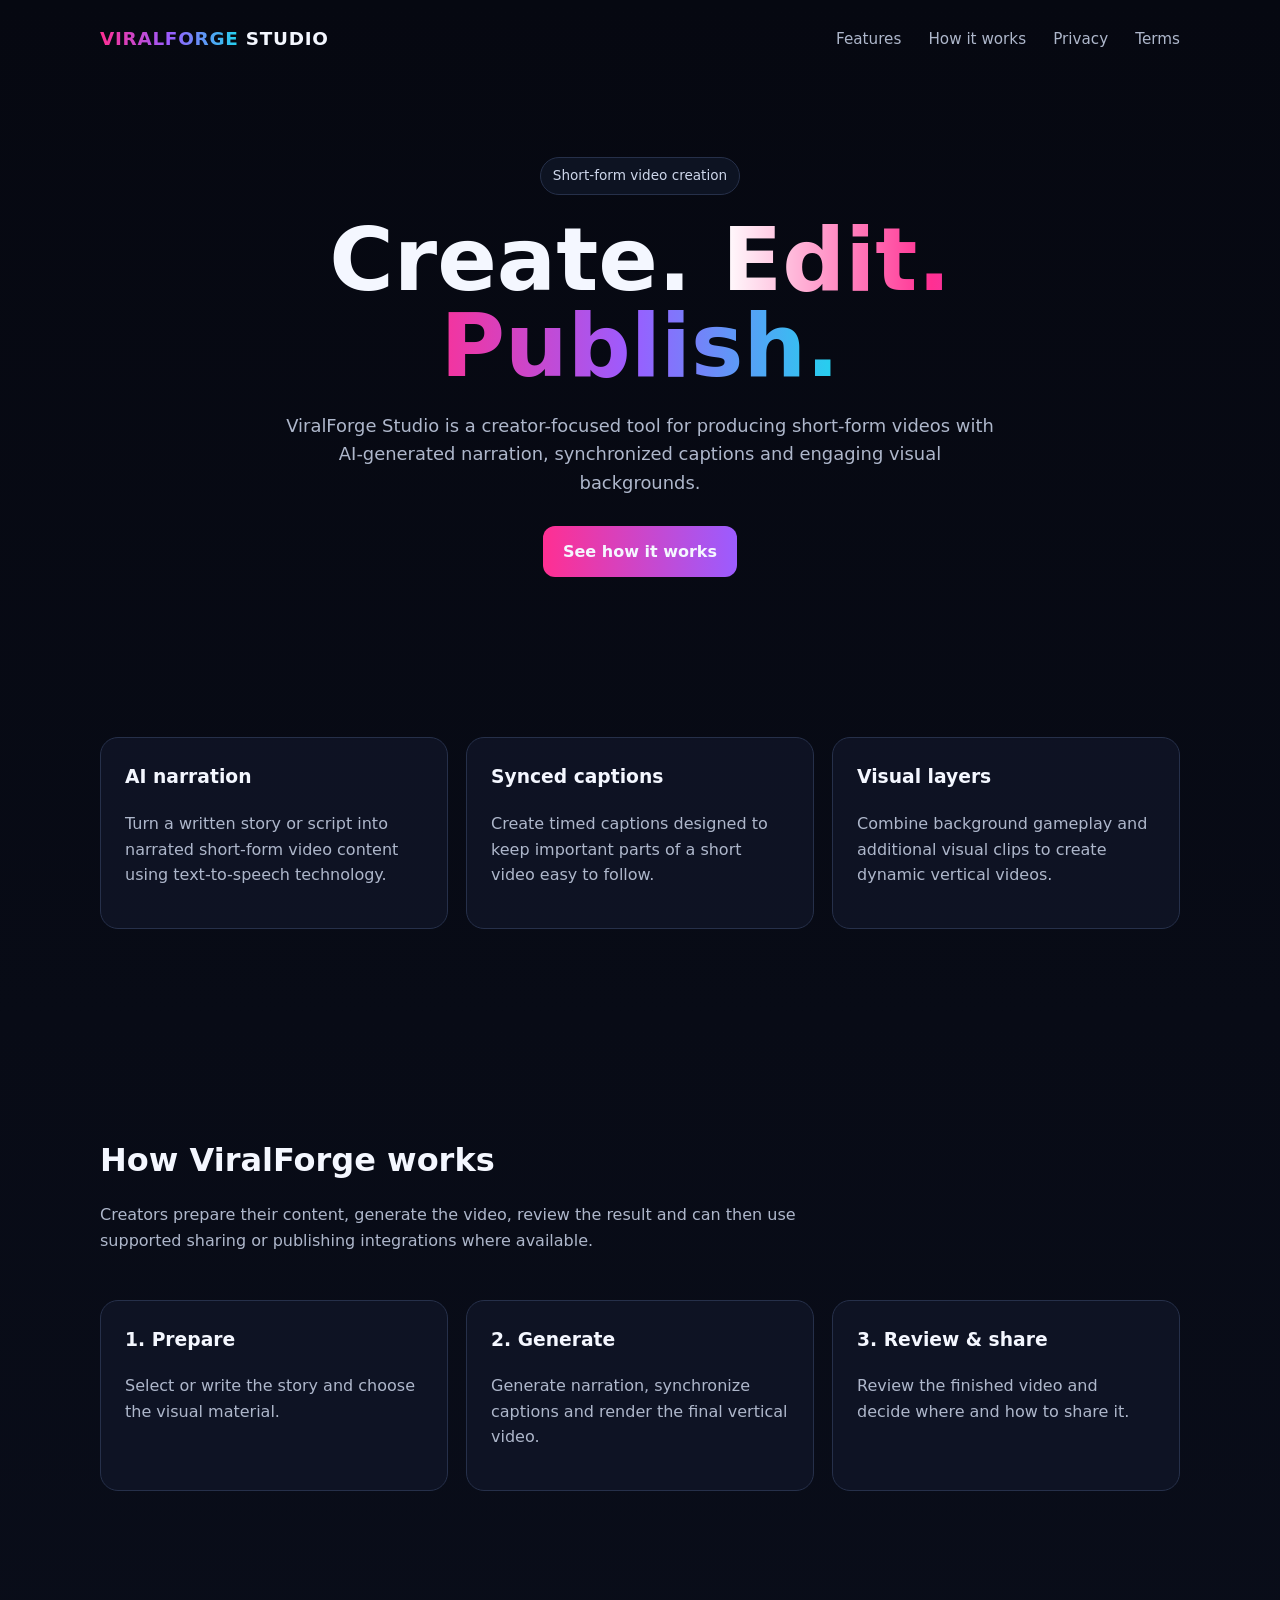
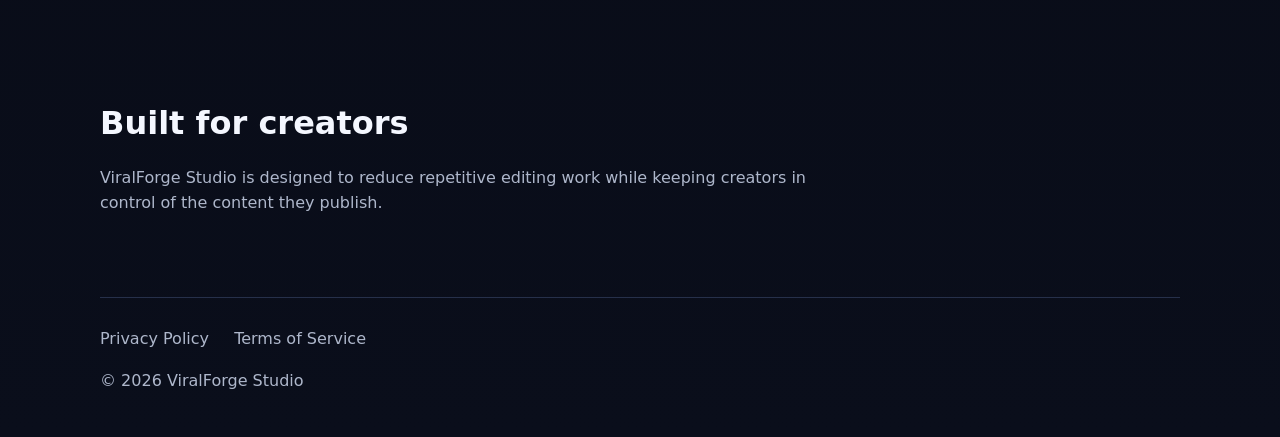
==== index.html @ 47f9cdbf "Add files via upload" ====
<!doctype html>
<html lang="en">
<head>
<meta charset="utf-8">
<meta name="viewport" content="width=device-width,initial-scale=1">
<title>ViralForge Studio</title>
<meta name="description" content="ViralForge Studio helps creators create short-form videos with AI narration, captions and visual content.">
<link rel="stylesheet" href="style.css">
</head>
<body>
<div class="container">
<nav>
  <div class="logo"><span>VIRALFORGE</span> STUDIO</div>
  <div>
    <a href="#features">Features</a>
    <a href="#workflow">How it works</a>
    <a href="privacy.html">Privacy</a>
    <a href="terms.html">Terms</a>
  </div>
</nav>

<main>
<section class="hero">
  <span class="badge">Short-form video creation</span>
  <h1>Create. <span class="gradient">Edit. Publish.</span></h1>
  <p class="lead">ViralForge Studio is a creator-focused tool for producing short-form videos with AI-generated narration, synchronized captions and engaging visual backgrounds.</p>
  <a class="cta" href="#workflow">See how it works</a>
</section>

<section id="features">
  <div class="grid">
    <article class="card">
      <h3>AI narration</h3>
      <p>Turn a written story or script into narrated short-form video content using text-to-speech technology.</p>
    </article>
    <article class="card">
      <h3>Synced captions</h3>
      <p>Create timed captions designed to keep important parts of a short video easy to follow.</p>
    </article>
    <article class="card">
      <h3>Visual layers</h3>
      <p>Combine background gameplay and additional visual clips to create dynamic vertical videos.</p>
    </article>
  </div>
</section>

<section id="workflow">
  <h2>How ViralForge works</h2>
  <p class="section-lead">Creators prepare their content, generate the video, review the result and can then use supported sharing or publishing integrations where available.</p>
  <div class="grid">
    <article class="card"><h3>1. Prepare</h3><p>Select or write the story and choose the visual material.</p></article>
    <article class="card"><h3>2. Generate</h3><p>Generate narration, synchronize captions and render the final vertical video.</p></article>
    <article class="card"><h3>3. Review & share</h3><p>Review the finished video and decide where and how to share it.</p></article>
  </div>
</section>

<section>
  <h2>Built for creators</h2>
  <p class="section-lead">ViralForge Studio is designed to reduce repetitive editing work while keeping creators in control of the content they publish.</p>
</section>
</main>

<footer>
  <div>
    <a href="privacy.html">Privacy Policy</a>
    <a href="terms.html">Terms of Service</a>
  </div>
  <p>© 2026 ViralForge Studio</p>
</footer>
</div>
</body>
</html>
---- style.css ----
:root{
  --bg:#070912;
  --panel:#101526;
  --text:#f4f7ff;
  --muted:#aeb7cb;
  --pink:#ff2f92;
  --cyan:#22d3ee;
  --line:#26304a;
}
*{box-sizing:border-box}
html{scroll-behavior:smooth}
body{
  margin:0;
  font-family:Inter,system-ui,-apple-system,BlinkMacSystemFont,"Segoe UI",sans-serif;
  background:linear-gradient(180deg,#060811 0%,#0a0e1b 100%);
  color:var(--text);
  line-height:1.6;
}
a{color:inherit}
.container{width:min(1080px,92%);margin:auto}
nav{
  display:flex;align-items:center;justify-content:space-between;
  padding:24px 0;
}
.logo{font-weight:900;letter-spacing:.04em;font-size:1.15rem}
.logo span{background:linear-gradient(90deg,var(--pink),#9b5cff,var(--cyan));-webkit-background-clip:text;background-clip:text;color:transparent}
nav a{text-decoration:none;color:var(--muted);margin-left:22px;font-size:.95rem}
.hero{padding:80px 0 95px;text-align:center}
.badge{
  display:inline-block;padding:7px 12px;border:1px solid var(--line);
  border-radius:999px;color:#cdd6ea;background:#0d1322;font-size:.85rem
}
h1{font-size:clamp(2.7rem,7vw,5.5rem);line-height:.98;margin:22px auto;max-width:850px}
.gradient{background:linear-gradient(90deg,#fff,var(--pink),#9b5cff,var(--cyan));-webkit-background-clip:text;background-clip:text;color:transparent}
.lead{max-width:720px;margin:0 auto;color:var(--muted);font-size:1.12rem}
.cta{
  display:inline-block;margin-top:28px;padding:13px 20px;border-radius:12px;
  background:linear-gradient(90deg,var(--pink),#9b5cff);
  text-decoration:none;font-weight:800
}
.grid{display:grid;grid-template-columns:repeat(3,1fr);gap:18px;padding:30px 0 80px}
.card{background:rgba(16,21,38,.85);border:1px solid var(--line);border-radius:18px;padding:24px}
.card h3{margin-top:0}
.card p{color:var(--muted)}
section{padding:35px 0 65px}
h2{font-size:2rem;margin-bottom:10px}
.section-lead{color:var(--muted);max-width:720px}
footer{border-top:1px solid var(--line);padding:28px 0;color:var(--muted)}
footer a{margin-right:20px;text-decoration:none}
.legal{max-width:820px;padding:55px 0 90px}
.legal h1{font-size:3rem;text-align:left;margin:0 0 25px}
.legal h2{font-size:1.35rem;margin-top:35px}
.notice{padding:15px 18px;border-left:3px solid var(--cyan);background:#0c1322;color:var(--muted);border-radius:8px}
@media(max-width:760px){
  .grid{grid-template-columns:1fr}
  nav{align-items:flex-start}
  nav div:last-child{display:none}
}
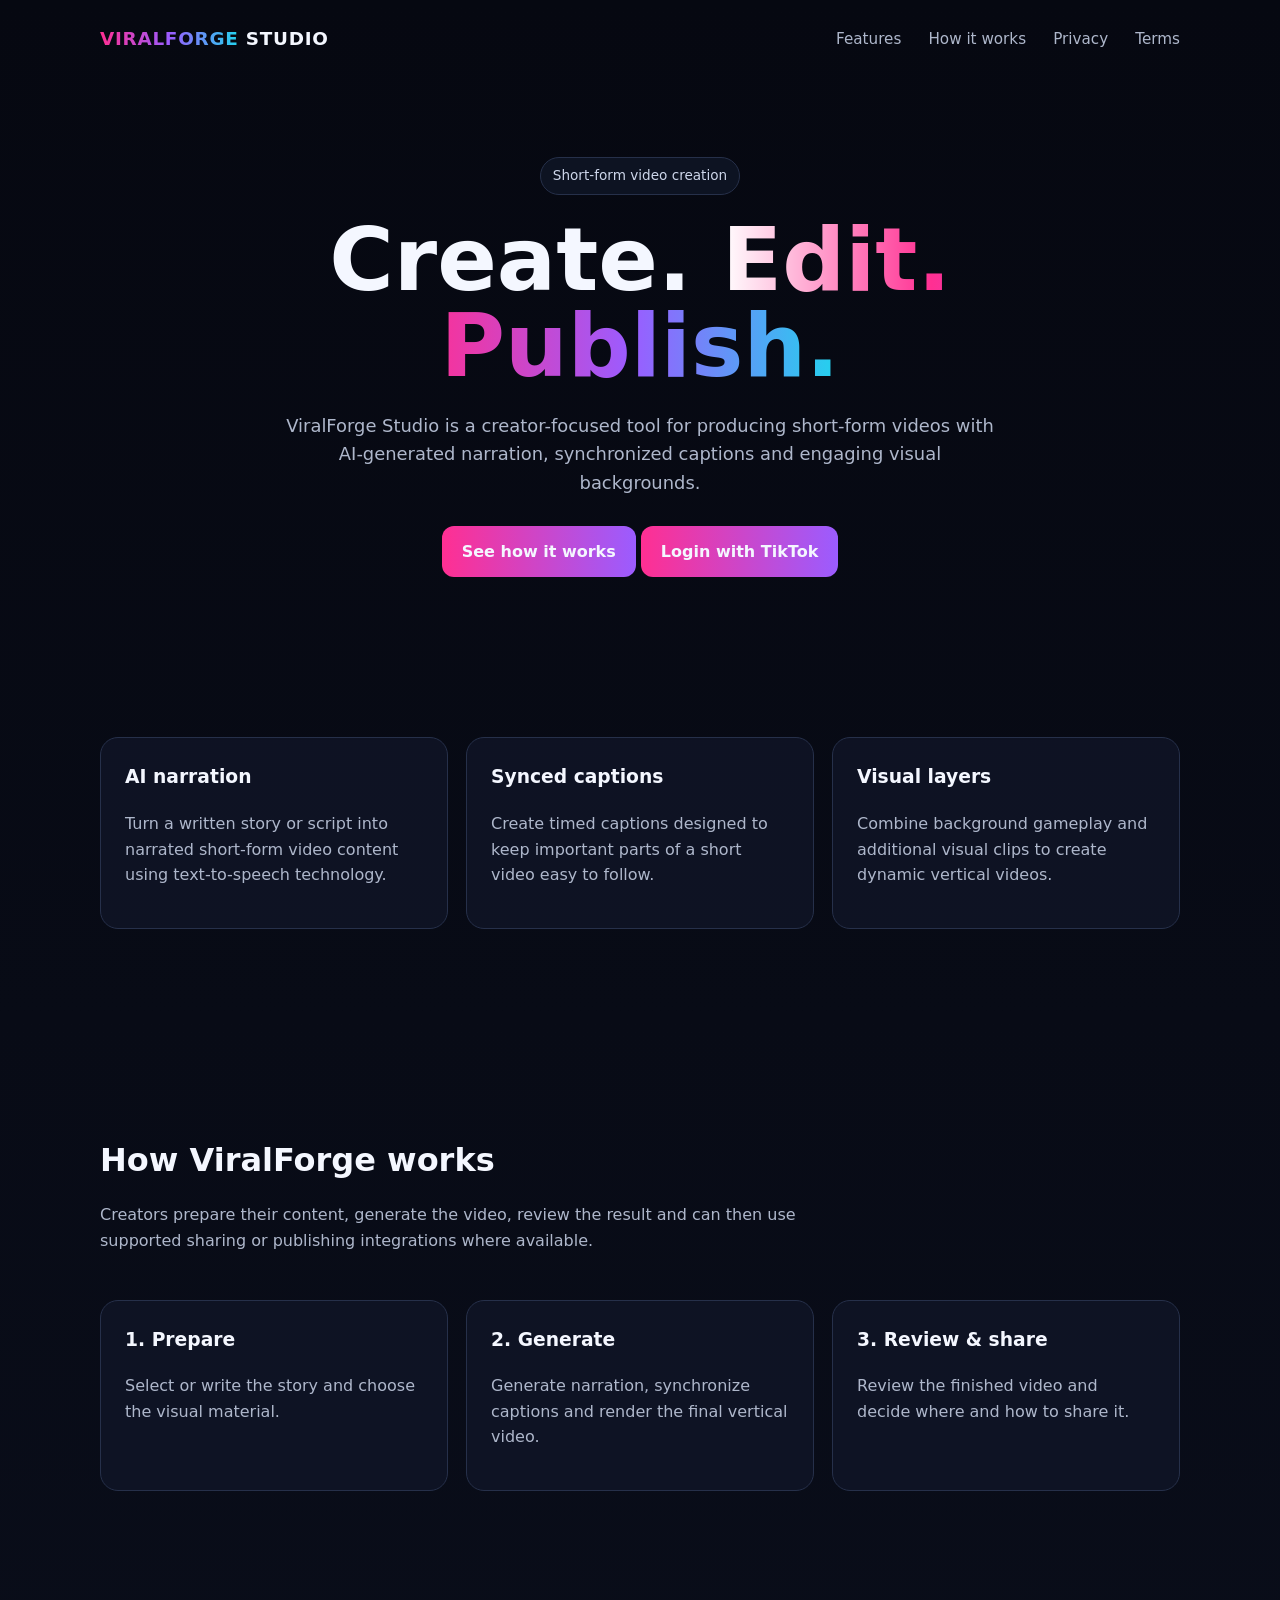
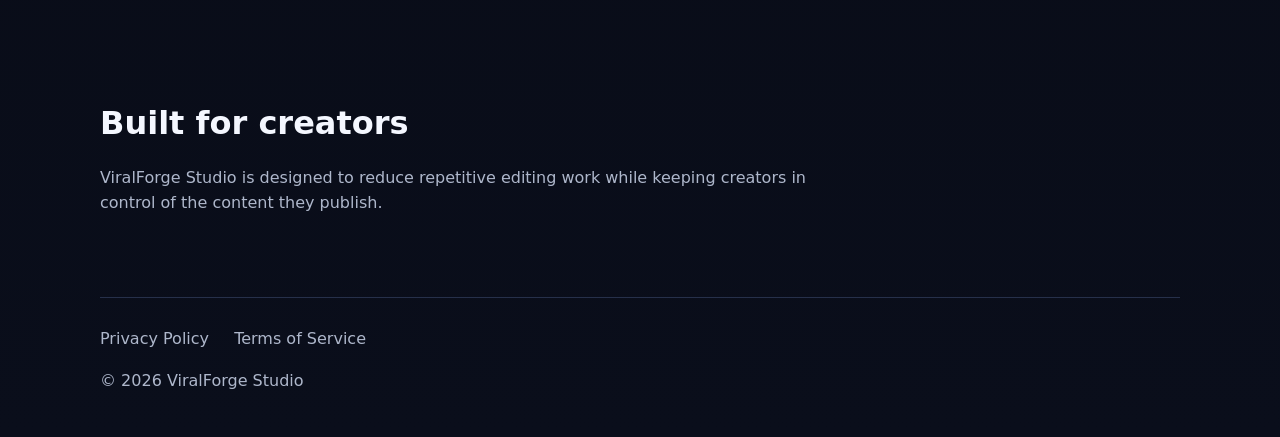
==== commit eb7fcce1: "Update index.html" ====
--- a/index.html
+++ b/index.html
@@ -26,6 +26,7 @@
   <h1>Create. <span class="gradient">Edit. Publish.</span></h1>
   <p class="lead">ViralForge Studio is a creator-focused tool for producing short-form videos with AI-generated narration, synchronized captions and engaging visual backgrounds.</p>
   <a class="cta" href="#workflow">See how it works</a>
+  <a class="cta" href="/api/tiktok/login">Login with TikTok</a>
 </section>
 
 <section id="features">
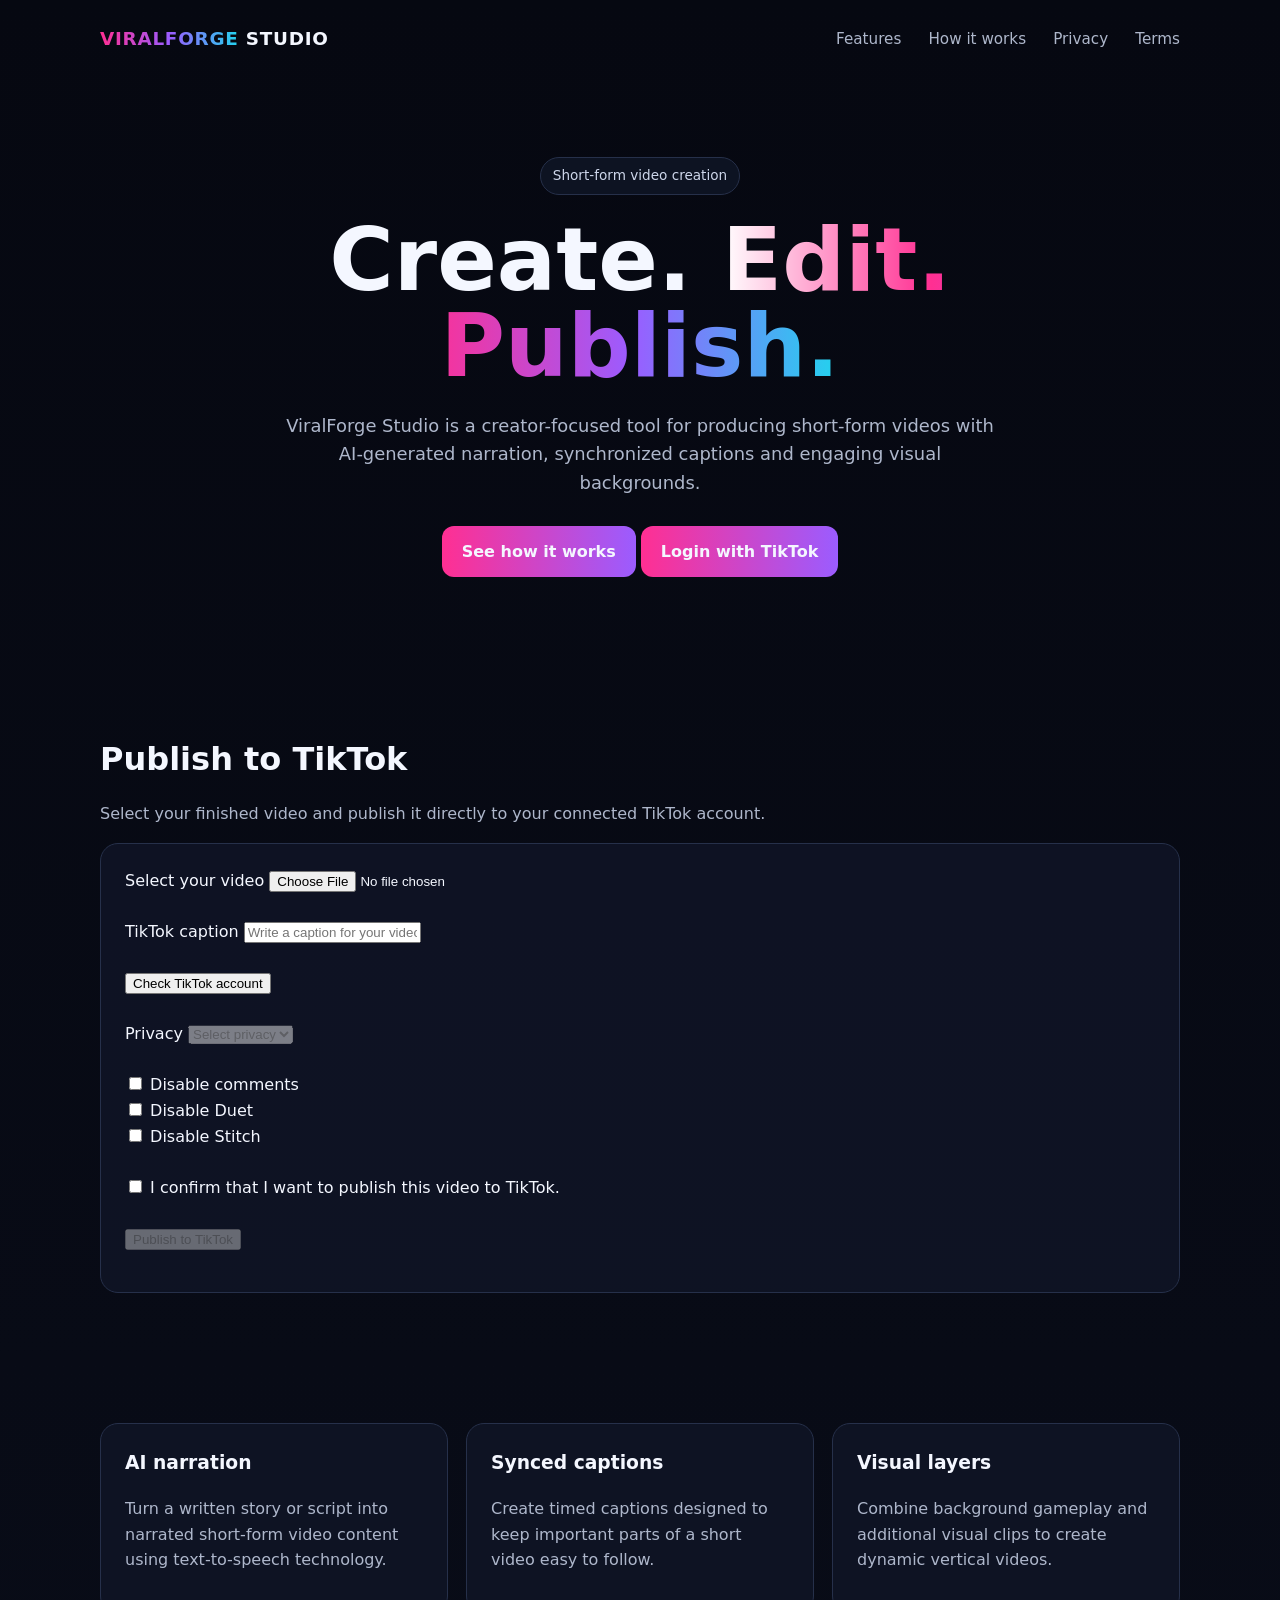
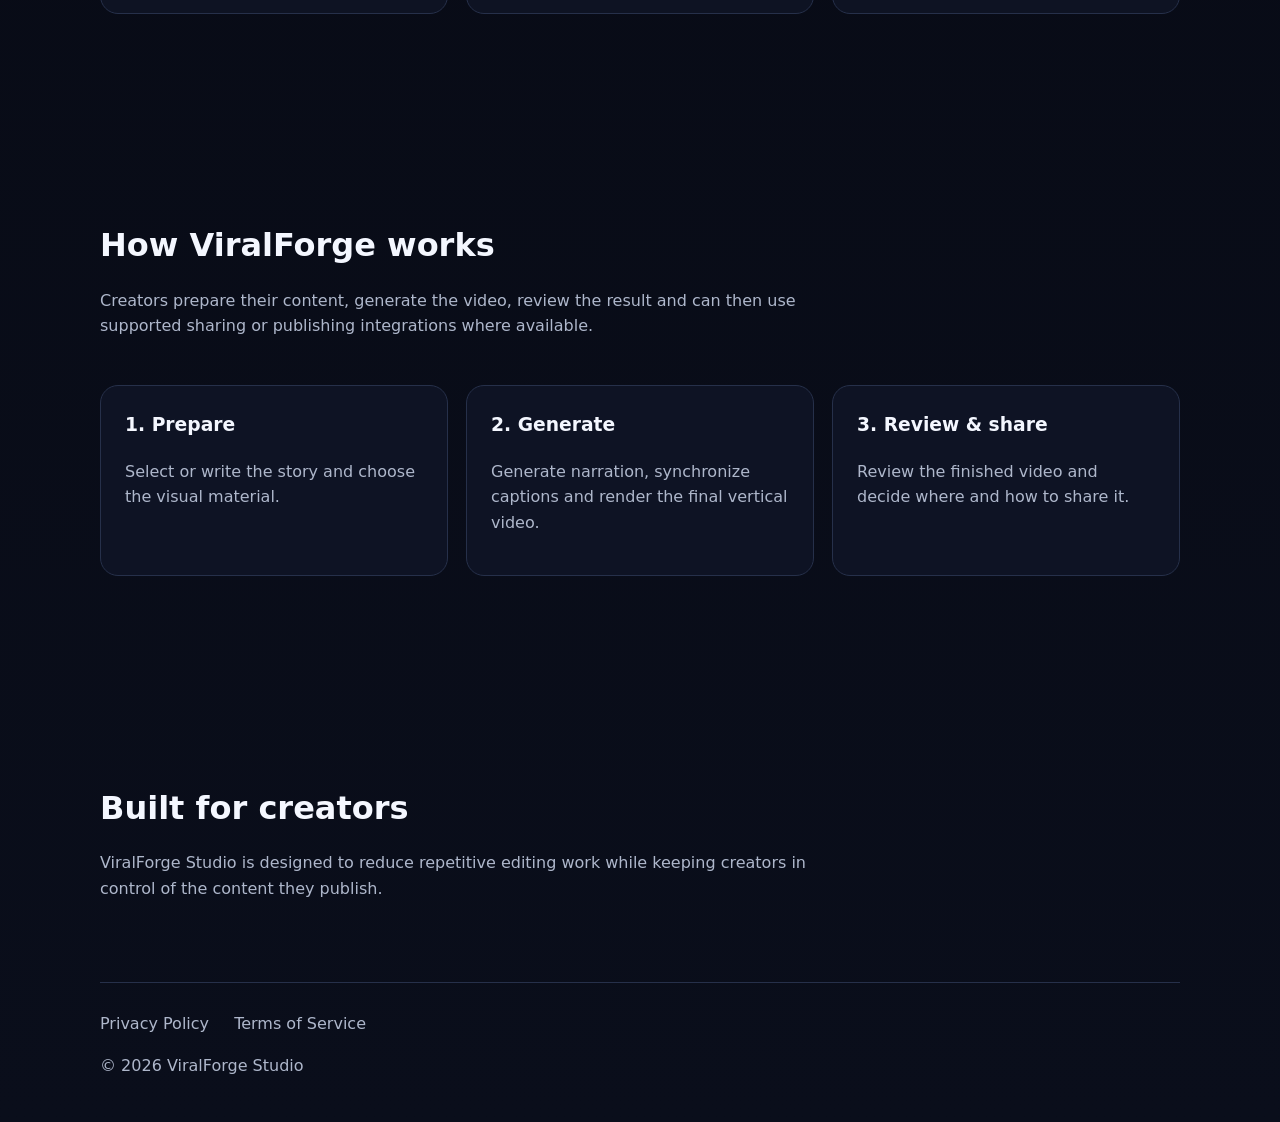
==== commit ad572da5: "Update index.html" ====
--- a/index.html
+++ b/index.html
@@ -1,74 +1,444 @@
-
 <!doctype html>
 <html lang="en">
 <head>
-<meta charset="utf-8">
-<meta name="viewport" content="width=device-width,initial-scale=1">
-<title>ViralForge Studio</title>
-<meta name="description" content="ViralForge Studio helps creators create short-form videos with AI narration, captions and visual content.">
-<link rel="stylesheet" href="style.css">
+  <meta charset="utf-8">
+  <meta name="viewport" content="width=device-width,initial-scale=1">
+  <title>ViralForge Studio</title>
+  <meta name="description" content="ViralForge Studio helps creators create short-form videos with AI narration, captions and visual content.">
+  <link rel="stylesheet" href="style.css">
 </head>
+
 <body>
 <div class="container">
-<nav>
-  <div class="logo"><span>VIRALFORGE</span> STUDIO</div>
-  <div>
-    <a href="#features">Features</a>
-    <a href="#workflow">How it works</a>
-    <a href="privacy.html">Privacy</a>
-    <a href="terms.html">Terms</a>
-  </div>
-</nav>
-
-<main>
-<section class="hero">
-  <span class="badge">Short-form video creation</span>
-  <h1>Create. <span class="gradient">Edit. Publish.</span></h1>
-  <p class="lead">ViralForge Studio is a creator-focused tool for producing short-form videos with AI-generated narration, synchronized captions and engaging visual backgrounds.</p>
-  <a class="cta" href="#workflow">See how it works</a>
-  <a class="cta" href="/api/tiktok/login">Login with TikTok</a>
-</section>
-
-<section id="features">
-  <div class="grid">
-    <article class="card">
-      <h3>AI narration</h3>
-      <p>Turn a written story or script into narrated short-form video content using text-to-speech technology.</p>
-    </article>
-    <article class="card">
-      <h3>Synced captions</h3>
-      <p>Create timed captions designed to keep important parts of a short video easy to follow.</p>
-    </article>
-    <article class="card">
-      <h3>Visual layers</h3>
-      <p>Combine background gameplay and additional visual clips to create dynamic vertical videos.</p>
-    </article>
-  </div>
-</section>
-
-<section id="workflow">
-  <h2>How ViralForge works</h2>
-  <p class="section-lead">Creators prepare their content, generate the video, review the result and can then use supported sharing or publishing integrations where available.</p>
-  <div class="grid">
-    <article class="card"><h3>1. Prepare</h3><p>Select or write the story and choose the visual material.</p></article>
-    <article class="card"><h3>2. Generate</h3><p>Generate narration, synchronize captions and render the final vertical video.</p></article>
-    <article class="card"><h3>3. Review & share</h3><p>Review the finished video and decide where and how to share it.</p></article>
-  </div>
-</section>
-
-<section>
-  <h2>Built for creators</h2>
-  <p class="section-lead">ViralForge Studio is designed to reduce repetitive editing work while keeping creators in control of the content they publish.</p>
-</section>
-</main>
-
-<footer>
-  <div>
-    <a href="privacy.html">Privacy Policy</a>
-    <a href="terms.html">Terms of Service</a>
-  </div>
-  <p>© 2026 ViralForge Studio</p>
-</footer>
+
+  <nav>
+    <div class="logo"><span>VIRALFORGE</span> STUDIO</div>
+    <div>
+      <a href="#features">Features</a>
+      <a href="#workflow">How it works</a>
+      <a href="privacy.html">Privacy</a>
+      <a href="terms.html">Terms</a>
+    </div>
+  </nav>
+
+  <main>
+
+    <section class="hero">
+      <span class="badge">Short-form video creation</span>
+
+      <h1>
+        Create.
+        <span class="gradient">Edit. Publish.</span>
+      </h1>
+
+      <p class="lead">
+        ViralForge Studio is a creator-focused tool for producing short-form
+        videos with AI-generated narration, synchronized captions and engaging
+        visual backgrounds.
+      </p>
+
+      <a class="cta" href="#workflow">See how it works</a>
+
+      <a class="cta" href="/api/tiktok/login">
+        Login with TikTok
+      </a>
+    </section>
+
+
+    <section id="tiktok-publish">
+
+      <h2>Publish to TikTok</h2>
+
+      <p class="section-lead">
+        Select your finished video and publish it directly to your connected
+        TikTok account.
+      </p>
+
+      <div class="card">
+
+        <label for="videoFile">
+          Select your video
+        </label>
+
+        <input
+          id="videoFile"
+          type="file"
+          accept="video/mp4,video/quicktime,video/webm"
+        >
+
+        <br><br>
+
+        <label for="videoTitle">
+          TikTok caption
+        </label>
+
+        <input
+          id="videoTitle"
+          type="text"
+          maxlength="2200"
+          placeholder="Write a caption for your video..."
+        >
+
+        <br><br>
+
+        <button id="loadCreator">
+          Check TikTok account
+        </button>
+
+        <div id="creatorInfo"></div>
+
+        <br>
+
+        <label for="privacyLevel">
+          Privacy
+        </label>
+
+        <select id="privacyLevel" disabled>
+          <option value="">Select privacy</option>
+        </select>
+
+        <br><br>
+
+        <label>
+          <input id="disableComment" type="checkbox">
+          Disable comments
+        </label>
+
+        <br>
+
+        <label>
+          <input id="disableDuet" type="checkbox">
+          Disable Duet
+        </label>
+
+        <br>
+
+        <label>
+          <input id="disableStitch" type="checkbox">
+          Disable Stitch
+        </label>
+
+        <br><br>
+
+        <label>
+          <input id="consent" type="checkbox">
+          I confirm that I want to publish this video to TikTok.
+        </label>
+
+        <br><br>
+
+        <button id="publishButton" disabled>
+          Publish to TikTok
+        </button>
+
+        <p id="status"></p>
+
+      </div>
+
+    </section>
+
+
+    <section id="features">
+
+      <div class="grid">
+
+        <article class="card">
+          <h3>AI narration</h3>
+          <p>
+            Turn a written story or script into narrated short-form video
+            content using text-to-speech technology.
+          </p>
+        </article>
+
+        <article class="card">
+          <h3>Synced captions</h3>
+          <p>
+            Create timed captions designed to keep important parts of a short
+            video easy to follow.
+          </p>
+        </article>
+
+        <article class="card">
+          <h3>Visual layers</h3>
+          <p>
+            Combine background gameplay and additional visual clips to create
+            dynamic vertical videos.
+          </p>
+        </article>
+
+      </div>
+
+    </section>
+
+
+    <section id="workflow">
+
+      <h2>How ViralForge works</h2>
+
+      <p class="section-lead">
+        Creators prepare their content, generate the video, review the result
+        and can then use supported sharing or publishing integrations where
+        available.
+      </p>
+
+      <div class="grid">
+
+        <article class="card">
+          <h3>1. Prepare</h3>
+          <p>
+            Select or write the story and choose the visual material.
+          </p>
+        </article>
+
+        <article class="card">
+          <h3>2. Generate</h3>
+          <p>
+            Generate narration, synchronize captions and render the final
+            vertical video.
+          </p>
+        </article>
+
+        <article class="card">
+          <h3>3. Review & share</h3>
+          <p>
+            Review the finished video and decide where and how to share it.
+          </p>
+        </article>
+
+      </div>
+
+    </section>
+
+
+    <section>
+
+      <h2>Built for creators</h2>
+
+      <p class="section-lead">
+        ViralForge Studio is designed to reduce repetitive editing work while
+        keeping creators in control of the content they publish.
+      </p>
+
+    </section>
+
+  </main>
+
+
+  <footer>
+
+    <div>
+      <a href="privacy.html">Privacy Policy</a>
+      <a href="terms.html">Terms of Service</a>
+    </div>
+
+    <p>© 2026 ViralForge Studio</p>
+
+  </footer>
+
 </div>
+
+
+<script>
+
+const videoFile = document.getElementById("videoFile");
+const videoTitle = document.getElementById("videoTitle");
+const loadCreator = document.getElementById("loadCreator");
+const creatorInfo = document.getElementById("creatorInfo");
+const privacyLevel = document.getElementById("privacyLevel");
+
+const disableComment = document.getElementById("disableComment");
+const disableDuet = document.getElementById("disableDuet");
+const disableStitch = document.getElementById("disableStitch");
+
+const consent = document.getElementById("consent");
+const publishButton = document.getElementById("publishButton");
+const status = document.getElementById("status");
+
+
+let creatorData = null;
+
+
+loadCreator.addEventListener("click", async () => {
+
+  status.textContent = "Checking TikTok account...";
+  creatorInfo.textContent = "";
+
+  try {
+
+    const response = await fetch("/api/tiktok/creator");
+
+    const data = await response.json();
+
+    if (!response.ok || !data.success) {
+      throw new Error(data.message || data.error || "Unable to load TikTok account");
+    }
+
+    creatorData = data.creator;
+
+    creatorInfo.innerHTML = `
+      <p>
+        Connected account:
+        <strong>${creatorData.creator_nickname}</strong>
+      </p>
+    `;
+
+    privacyLevel.innerHTML =
+      `<option value="">Select privacy</option>`;
+
+    creatorData.privacy_level_options.forEach(option => {
+
+      const item = document.createElement("option");
+
+      item.value = option;
+      item.textContent = option;
+
+      privacyLevel.appendChild(item);
+
+    });
+
+    privacyLevel.disabled = false;
+
+    status.textContent = "TikTok account loaded.";
+
+    updatePublishButton();
+
+  } catch (error) {
+
+    status.textContent = error.message;
+
+  }
+
+});
+
+
+function updatePublishButton() {
+
+  publishButton.disabled = !(
+    videoFile.files.length > 0 &&
+    creatorData &&
+    privacyLevel.value &&
+    consent.checked
+  );
+
+}
+
+
+videoFile.addEventListener("change", updatePublishButton);
+
+privacyLevel.addEventListener("change", updatePublishButton);
+
+consent.addEventListener("change", updatePublishButton);
+
+
+publishButton.addEventListener("click", async () => {
+
+  const file = videoFile.files[0];
+
+  if (!file) {
+    status.textContent = "Select a video first.";
+    return;
+  }
+
+  publishButton.disabled = true;
+
+  status.textContent = "Preparing TikTok upload...";
+
+  try {
+
+    const initResponse = await fetch("/api/tiktok/publish", {
+
+      method: "POST",
+
+      headers: {
+        "Content-Type": "application/json"
+      },
+
+      body: JSON.stringify({
+
+        video_size: file.size,
+
+        title: videoTitle.value,
+
+        privacy_level: privacyLevel.value,
+
+        disable_duet: disableDuet.checked,
+
+        disable_comment: disableComment.checked,
+
+        disable_stitch: disableStitch.checked
+
+      })
+
+    });
+
+
+    const initData = await initResponse.json();
+
+
+    if (!initResponse.ok || !initData.success) {
+
+      throw new Error(
+        initData.message ||
+        initData.error ||
+        "TikTok upload initialization failed"
+      );
+
+    }
+
+
+    const uploadUrl = initData.upload_url;
+
+    const publishId = initData.publish_id;
+
+
+    status.textContent = "Uploading video to TikTok...";
+
+
+    const uploadResponse = await fetch(uploadUrl, {
+
+      method: "PUT",
+
+      headers: {
+
+        "Content-Type": file.type || "video/mp4",
+
+        "Content-Range":
+          `bytes 0-${file.size - 1}/${file.size}`
+
+      },
+
+      body: file
+
+    });
+
+
+    if (!uploadResponse.ok) {
+
+      const uploadText = await uploadResponse.text();
+
+      throw new Error(
+        `Video upload failed: ${uploadText}`
+      );
+
+    }
+
+
+    status.textContent =
+      `Upload complete. Publish ID: ${publishId}`;
+
+
+  } catch (error) {
+
+    status.textContent =
+      `Error: ${error.message}`;
+
+    publishButton.disabled = false;
+
+  }
+
+});
+
+</script>
+
 </body>
 </html>
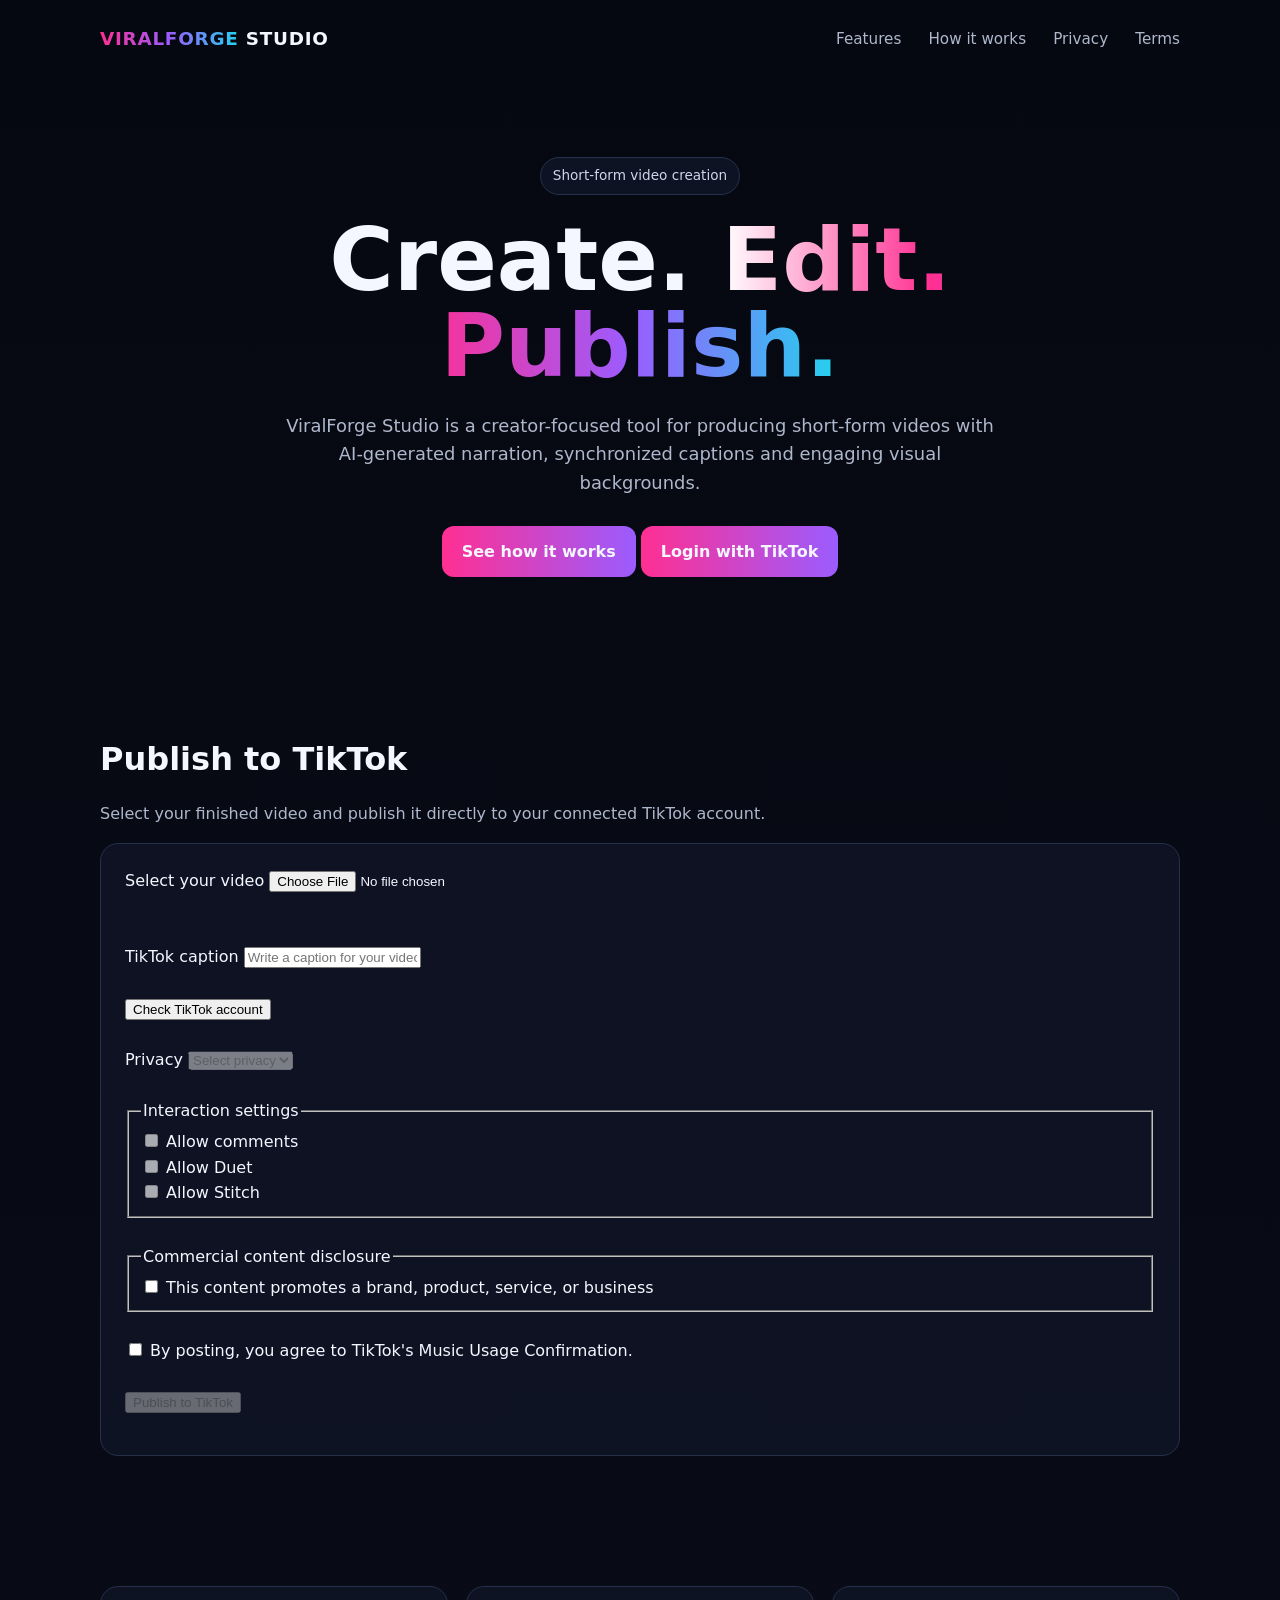
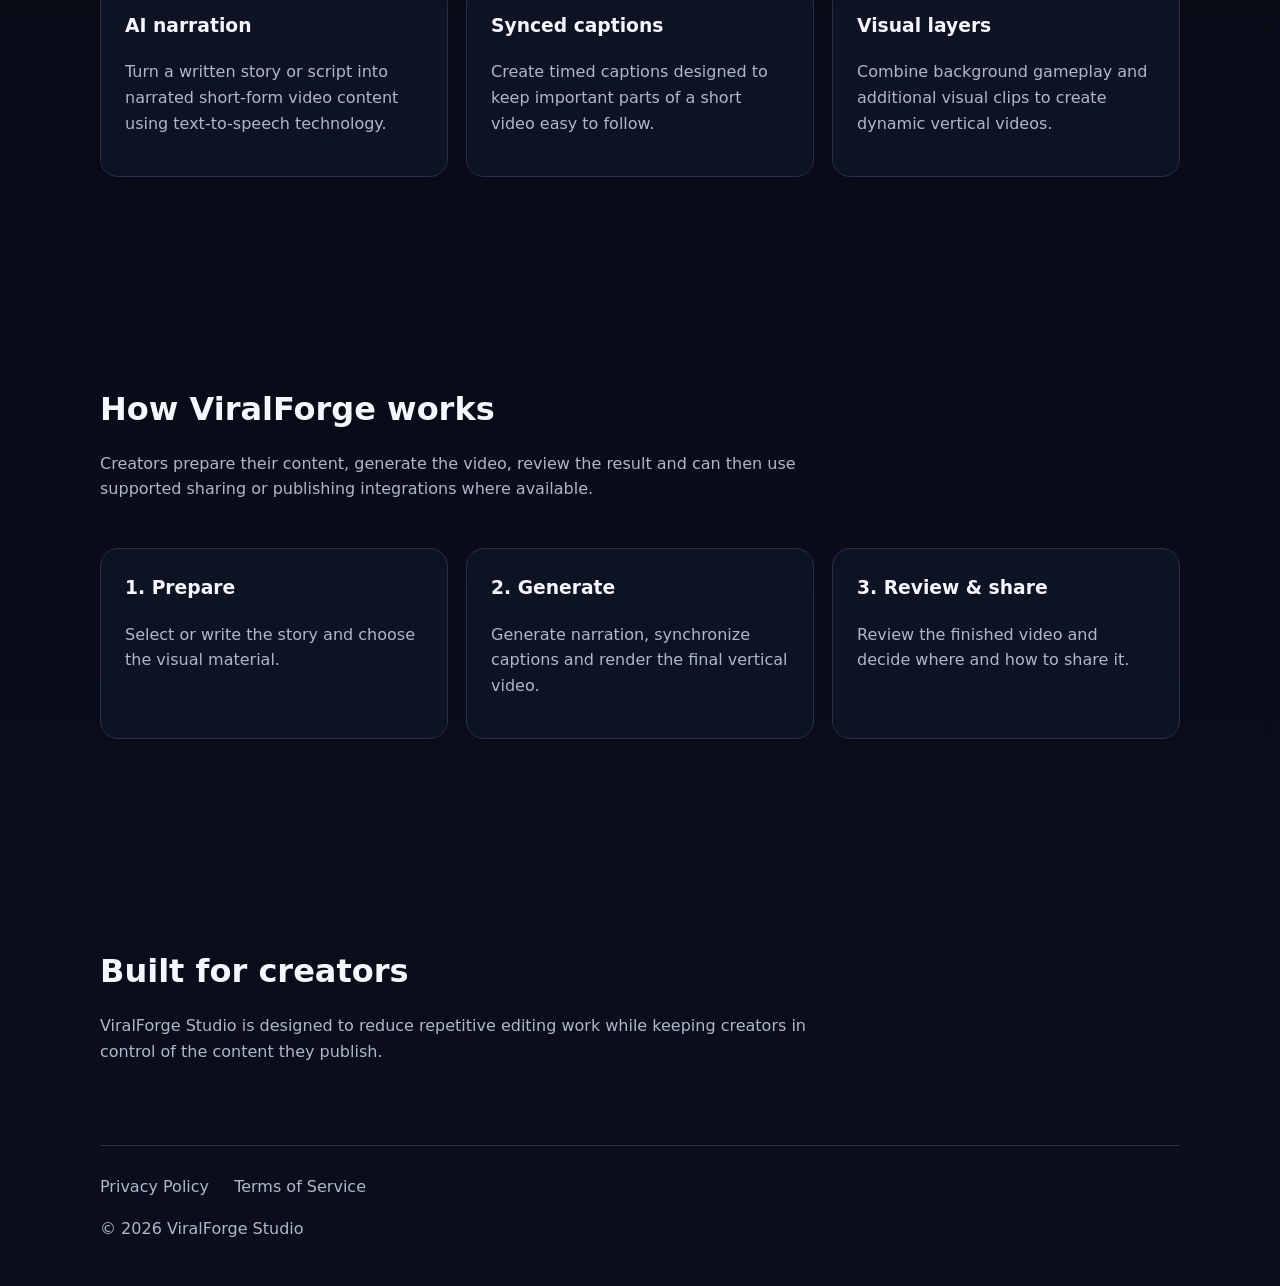
==== commit 28cd6997: "Update index.html" ====
--- a/index.html
+++ b/index.html
@@ -4,7 +4,10 @@
   <meta charset="utf-8">
   <meta name="viewport" content="width=device-width,initial-scale=1">
   <title>ViralForge Studio</title>
-  <meta name="description" content="ViralForge Studio helps creators create short-form videos with AI narration, captions and visual content.">
+  <meta
+    name="description"
+    content="ViralForge Studio helps creators create short-form videos with AI narration, captions and visual content."
+  >
   <link rel="stylesheet" href="style.css">
 </head>
 
@@ -12,7 +15,10 @@
 <div class="container">
 
   <nav>
-    <div class="logo"><span>VIRALFORGE</span> STUDIO</div>
+    <div class="logo">
+      <span>VIRALFORGE</span> STUDIO
+    </div>
+
     <div>
       <a href="#features">Features</a>
       <a href="#workflow">How it works</a>
@@ -68,6 +74,22 @@
 
         <br><br>
 
+        <div id="videoPreviewContainer" hidden>
+          <p><strong>Preview</strong></p>
+
+          <video
+            id="videoPreview"
+            controls
+            playsinline
+            preload="metadata"
+            style="max-width:100%;width:480px;height:auto;"
+          ></video>
+
+          <p id="videoDetails"></p>
+        </div>
+
+        <br>
+
         <label for="videoTitle">
           TikTok caption
         </label>
@@ -99,30 +121,89 @@
 
         <br><br>
 
+        <fieldset>
+          <legend>Interaction settings</legend>
+
+          <label>
+            <input
+              id="allowComment"
+              type="checkbox"
+              disabled
+            >
+            Allow comments
+          </label>
+
+          <br>
+
+          <label>
+            <input
+              id="allowDuet"
+              type="checkbox"
+              disabled
+            >
+            Allow Duet
+          </label>
+
+          <br>
+
+          <label>
+            <input
+              id="allowStitch"
+              type="checkbox"
+              disabled
+            >
+            Allow Stitch
+          </label>
+        </fieldset>
+
+        <br>
+
+        <fieldset>
+          <legend>Commercial content disclosure</legend>
+
+          <label>
+            <input
+              id="commercialContent"
+              type="checkbox"
+            >
+            This content promotes a brand, product, service, or business
+          </label>
+
+          <div id="commercialOptions" hidden>
+
+            <br>
+
+            <label>
+              <input
+                id="brandOrganic"
+                type="checkbox"
+              >
+              Your brand
+            </label>
+
+            <br>
+
+            <label>
+              <input
+                id="brandedContent"
+                type="checkbox"
+              >
+              Branded content
+            </label>
+
+            <p id="commercialNotice"></p>
+
+          </div>
+        </fieldset>
+
+        <br>
+
         <label>
-          <input id="disableComment" type="checkbox">
-          Disable comments
-        </label>
-
-        <br>
-
-        <label>
-          <input id="disableDuet" type="checkbox">
-          Disable Duet
-        </label>
-
-        <br>
-
-        <label>
-          <input id="disableStitch" type="checkbox">
-          Disable Stitch
-        </label>
-
-        <br><br>
-
-        <label>
-          <input id="consent" type="checkbox">
-          I confirm that I want to publish this video to TikTok.
+          <input
+            id="consent"
+            type="checkbox"
+          >
+          By posting, you agree to TikTok's Music Usage Confirmation.
         </label>
 
         <br><br>
@@ -241,14 +322,25 @@
 <script>
 
 const videoFile = document.getElementById("videoFile");
+const videoPreview = document.getElementById("videoPreview");
+const videoPreviewContainer = document.getElementById("videoPreviewContainer");
+const videoDetails = document.getElementById("videoDetails");
+
 const videoTitle = document.getElementById("videoTitle");
+
 const loadCreator = document.getElementById("loadCreator");
 const creatorInfo = document.getElementById("creatorInfo");
 const privacyLevel = document.getElementById("privacyLevel");
 
-const disableComment = document.getElementById("disableComment");
-const disableDuet = document.getElementById("disableDuet");
-const disableStitch = document.getElementById("disableStitch");
+const allowComment = document.getElementById("allowComment");
+const allowDuet = document.getElementById("allowDuet");
+const allowStitch = document.getElementById("allowStitch");
+
+const commercialContent = document.getElementById("commercialContent");
+const commercialOptions = document.getElementById("commercialOptions");
+const brandOrganic = document.getElementById("brandOrganic");
+const brandedContent = document.getElementById("brandedContent");
+const commercialNotice = document.getElementById("commercialNotice");
 
 const consent = document.getElementById("consent");
 const publishButton = document.getElementById("publishButton");
@@ -256,187 +348,674 @@
 
 
 let creatorData = null;
+let selectedVideoDuration = null;
+let selectedVideoUrl = null;
+
+
+function setStatus(message) {
+  status.textContent = message;
+}
+
+
+function updatePublishButton() {
+
+  const hasVideo =
+    videoFile.files &&
+    videoFile.files.length > 0;
+
+  const hasCreator =
+    Boolean(creatorData);
+
+  const hasPrivacy =
+    Boolean(privacyLevel.value);
+
+  const hasConsent =
+    consent.checked;
+
+  let commercialValid = true;
+
+  if (commercialContent.checked) {
+    commercialValid =
+      brandOrganic.checked ||
+      brandedContent.checked;
+  }
+
+  publishButton.disabled = !(
+    hasVideo &&
+    hasCreator &&
+    hasPrivacy &&
+    hasConsent &&
+    commercialValid
+  );
+}
+
+
+function updateCommercialOptions() {
+
+  commercialOptions.hidden =
+    !commercialContent.checked;
+
+  if (!commercialContent.checked) {
+    brandOrganic.checked = false;
+    brandedContent.checked = false;
+    commercialNotice.textContent = "";
+  }
+
+  updatePublishButton();
+}
+
+
+function updateCommercialNotice() {
+
+  const organic = brandOrganic.checked;
+  const branded = brandedContent.checked;
+
+  if (organic && branded) {
+    commercialNotice.textContent =
+      "Your photo/video will be labeled as 'Paid partnership'.";
+  } else if (branded) {
+    commercialNotice.textContent =
+      "Your photo/video will be labeled as 'Paid partnership'.";
+  } else if (organic) {
+    commercialNotice.textContent =
+      "Your photo/video will be labeled as 'Promotional content'.";
+  } else {
+    commercialNotice.textContent =
+      "You need to indicate if your content promotes yourself, a third party, or both.";
+  }
+
+  updatePublishButton();
+}
+
+
+function updateBrandedPrivacyRestriction() {
+
+  const brandedSelected =
+    brandedContent.checked;
+
+  const options =
+    Array.from(privacyLevel.options);
+
+  options.forEach(option => {
+
+    const isPrivate =
+      option.value === "SELF_ONLY";
+
+    option.disabled =
+      brandedSelected && isPrivate;
+
+  });
+
+  if (
+    brandedSelected &&
+    privacyLevel.value === "SELF_ONLY"
+  ) {
+    privacyLevel.value = "";
+    setStatus(
+      "Branded content cannot use private visibility."
+    );
+  }
+
+  updatePublishButton();
+}
+
+
+videoFile.addEventListener("change", () => {
+
+  const file = videoFile.files[0];
+
+  selectedVideoDuration = null;
+
+  if (selectedVideoUrl) {
+    URL.revokeObjectURL(selectedVideoUrl);
+    selectedVideoUrl = null;
+  }
+
+  if (!file) {
+
+    videoPreviewContainer.hidden = true;
+    videoPreview.removeAttribute("src");
+    videoDetails.textContent = "";
+
+    updatePublishButton();
+
+    return;
+  }
+
+  selectedVideoUrl =
+    URL.createObjectURL(file);
+
+  videoPreview.src =
+    selectedVideoUrl;
+
+  videoPreviewContainer.hidden =
+    false;
+
+  videoDetails.textContent =
+    "Loading video information...";
+
+  videoPreview.onloadedmetadata = () => {
+
+    selectedVideoDuration =
+      videoPreview.duration;
+
+    const duration =
+      Number.isFinite(selectedVideoDuration)
+        ? selectedVideoDuration.toFixed(1)
+        : "unknown";
+
+    const sizeMb =
+      (file.size / 1024 / 1024).toFixed(2);
+
+    videoDetails.textContent =
+      `Duration: ${duration}s | Size: ${sizeMb} MB`;
+
+    updatePublishButton();
+  };
+
+  videoPreview.onerror = () => {
+
+    selectedVideoDuration = null;
+
+    videoDetails.textContent =
+      "Unable to read video information.";
+
+    updatePublishButton();
+  };
+
+  updatePublishButton();
+});
 
 
 loadCreator.addEventListener("click", async () => {
 
-  status.textContent = "Checking TikTok account...";
+  setStatus("Checking TikTok account...");
   creatorInfo.textContent = "";
 
   try {
 
-    const response = await fetch("/api/tiktok/creator");
-
-    const data = await response.json();
+    const response =
+      await fetch("/api/tiktok/creator");
+
+    const data =
+      await response.json();
 
     if (!response.ok || !data.success) {
-      throw new Error(data.message || data.error || "Unable to load TikTok account");
-    }
-
-    creatorData = data.creator;
-
-    creatorInfo.innerHTML = `
-      <p>
-        Connected account:
-        <strong>${creatorData.creator_nickname}</strong>
-      </p>
-    `;
+      throw new Error(
+        data.message ||
+        data.error ||
+        "Unable to load TikTok account"
+      );
+    }
+
+    creatorData =
+      data.creator;
+
+    creatorInfo.textContent =
+      `Connected account: ${creatorData.creator_nickname}`;
 
     privacyLevel.innerHTML =
-      `<option value="">Select privacy</option>`;
-
-    creatorData.privacy_level_options.forEach(option => {
-
-      const item = document.createElement("option");
+      '<option value="">Select privacy</option>';
+
+    const privacyOptions =
+      Array.isArray(
+        creatorData.privacy_level_options
+      )
+        ? creatorData.privacy_level_options
+        : [];
+
+    privacyOptions.forEach(option => {
+
+      const item =
+        document.createElement("option");
 
       item.value = option;
       item.textContent = option;
 
       privacyLevel.appendChild(item);
-
     });
 
-    privacyLevel.disabled = false;
-
-    status.textContent = "TikTok account loaded.";
-
+    privacyLevel.disabled =
+      false;
+
+    allowComment.checked = false;
+    allowDuet.checked = false;
+    allowStitch.checked = false;
+
+    allowComment.disabled =
+      Boolean(creatorData.comment_disabled);
+
+    allowDuet.disabled =
+      Boolean(creatorData.duet_disabled);
+
+    allowStitch.disabled =
+      Boolean(creatorData.stitch_disabled);
+
+    if (!allowComment.disabled) {
+      allowComment.checked = false;
+    }
+
+    if (!allowDuet.disabled) {
+      allowDuet.checked = false;
+    }
+
+    if (!allowStitch.disabled) {
+      allowStitch.checked = false;
+    }
+
+    if (creatorData.comment_disabled) {
+      allowComment.checked = false;
+    }
+
+    if (creatorData.duet_disabled) {
+      allowDuet.checked = false;
+    }
+
+    if (creatorData.stitch_disabled) {
+      allowStitch.checked = false;
+    }
+
+    if (
+      creatorData.max_video_post_duration_sec
+    ) {
+
+      setStatus(
+        `TikTok account loaded. Maximum video duration: ${creatorData.max_video_post_duration_sec} seconds.`
+      );
+
+    } else {
+
+      setStatus(
+        "TikTok account loaded."
+      );
+    }
+
+    updateBrandedPrivacyRestriction();
     updatePublishButton();
 
   } catch (error) {
 
-    status.textContent = error.message;
-
+    creatorData = null;
+
+    setStatus(
+      error.message ||
+      "Unable to load TikTok account."
+    );
+
+    updatePublishButton();
   }
 
 });
 
 
-function updatePublishButton() {
-
-  publishButton.disabled = !(
-    videoFile.files.length > 0 &&
-    creatorData &&
-    privacyLevel.value &&
-    consent.checked
-  );
-
-}
-
-
-videoFile.addEventListener("change", updatePublishButton);
-
-privacyLevel.addEventListener("change", updatePublishButton);
-
-consent.addEventListener("change", updatePublishButton);
-
-
-publishButton.addEventListener("click", async () => {
-
-  const file = videoFile.files[0];
-
-  if (!file) {
-    status.textContent = "Select a video first.";
-    return;
+privacyLevel.addEventListener(
+  "change",
+  () => {
+    updatePublishButton();
   }
-
-  publishButton.disabled = true;
-
-  status.textContent = "Preparing TikTok upload...";
-
-  try {
-
-    const initResponse = await fetch("/api/tiktok/publish", {
-
-      method: "POST",
-
-      headers: {
-        "Content-Type": "application/json"
-      },
-
-      body: JSON.stringify({
-
-        video_size: file.size,
-
-        title: videoTitle.value,
-
-        privacy_level: privacyLevel.value,
-
-        disable_duet: disableDuet.checked,
-
-        disable_comment: disableComment.checked,
-
-        disable_stitch: disableStitch.checked
-
-      })
-
-    });
-
-
-    const initData = await initResponse.json();
-
-
-    if (!initResponse.ok || !initData.success) {
-
-      throw new Error(
-        initData.message ||
-        initData.error ||
-        "TikTok upload initialization failed"
-      );
-
-    }
-
-
-    const uploadUrl = initData.upload_url;
-
-    const publishId = initData.publish_id;
-
-
-    status.textContent = "Uploading video to TikTok...";
-
-
-    const uploadResponse = await fetch(uploadUrl, {
-
-      method: "PUT",
-
-      headers: {
-
-        "Content-Type": file.type || "video/mp4",
-
-        "Content-Range":
-          `bytes 0-${file.size - 1}/${file.size}`
-
-      },
-
-      body: file
-
-    });
-
-
-    if (!uploadResponse.ok) {
-
-      const uploadText = await uploadResponse.text();
-
-      throw new Error(
-        `Video upload failed: ${uploadText}`
-      );
-
-    }
-
-
-    status.textContent =
-      `Upload complete. Publish ID: ${publishId}`;
-
-
-  } catch (error) {
-
-    status.textContent =
-      `Error: ${error.message}`;
-
-    publishButton.disabled = false;
-
+);
+
+
+allowComment.addEventListener(
+  "change",
+  updatePublishButton
+);
+
+
+allowDuet.addEventListener(
+  "change",
+  updatePublishButton
+);
+
+
+allowStitch.addEventListener(
+  "change",
+  updatePublishButton
+);
+
+
+commercialContent.addEventListener(
+  "change",
+  updateCommercialOptions
+);
+
+
+brandOrganic.addEventListener(
+  "change",
+  updateCommercialNotice
+);
+
+
+brandedContent.addEventListener(
+  "change",
+  () => {
+    updateCommercialNotice();
+    updateBrandedPrivacyRestriction();
   }
-
-});
+);
+
+
+consent.addEventListener(
+  "change",
+  updatePublishButton
+);
+
+
+videoTitle.addEventListener(
+  "input",
+  updatePublishButton
+);
+
+
+publishButton.addEventListener(
+  "click",
+  async () => {
+
+    const file =
+      videoFile.files[0];
+
+    if (!file) {
+      setStatus(
+        "Select a video first."
+      );
+      return;
+    }
+
+    if (!creatorData) {
+      setStatus(
+        "Load your TikTok account first."
+      );
+      return;
+    }
+
+    if (!privacyLevel.value) {
+      setStatus(
+        "Select a privacy option first."
+      );
+      return;
+    }
+
+    if (!consent.checked) {
+      setStatus(
+        "You must accept the TikTok Music Usage Confirmation."
+      );
+      return;
+    }
+
+    if (
+      commercialContent.checked &&
+      !brandOrganic.checked &&
+      !brandedContent.checked
+    ) {
+      setStatus(
+        "Select whether this content promotes your brand or another brand."
+      );
+      return;
+    }
+
+    if (
+      selectedVideoDuration === null ||
+      !Number.isFinite(selectedVideoDuration)
+    ) {
+      setStatus(
+        "Unable to determine the video duration."
+      );
+      return;
+    }
+
+    const maxDuration =
+      Number(
+        creatorData.max_video_post_duration_sec
+      );
+
+    if (
+      Number.isFinite(maxDuration) &&
+      selectedVideoDuration > maxDuration
+    ) {
+      setStatus(
+        `Video is too long. Your TikTok account allows up to ${maxDuration} seconds.`
+      );
+      return;
+    }
+
+    /*
+     * Unaudited TikTok clients can only post
+     * using SELF_ONLY.
+     */
+    if (
+      privacyLevel.value !== "SELF_ONLY"
+    ) {
+      setStatus(
+        "This TikTok integration is currently unaudited, so videos must use SELF_ONLY."
+      );
+      return;
+    }
+
+    publishButton.disabled =
+      true;
+
+    setStatus(
+      "Preparing TikTok upload..."
+    );
+
+    try {
+
+      const initResponse =
+        await fetch(
+          "/api/tiktok/publish",
+          {
+            method: "POST",
+
+            headers: {
+              "Content-Type":
+                "application/json"
+            },
+
+            body: JSON.stringify({
+
+              video_size:
+                file.size,
+
+              title:
+                videoTitle.value,
+
+              privacy_level:
+                privacyLevel.value,
+
+              disable_duet:
+                creatorData.duet_disabled
+                  ? true
+                  : !allowDuet.checked,
+
+              disable_comment:
+                creatorData.comment_disabled
+                  ? true
+                  : !allowComment.checked,
+
+              disable_stitch:
+                creatorData.stitch_disabled
+                  ? true
+                  : !allowStitch.checked,
+
+              brand_content_toggle:
+                brandedContent.checked,
+
+              brand_organic_toggle:
+                brandOrganic.checked
+
+            })
+          }
+        );
+
+
+      const initData =
+        await initResponse.json();
+
+
+      if (
+        !initResponse.ok ||
+        !initData.success
+      ) {
+
+        throw new Error(
+          initData.message ||
+          initData.error ||
+          "TikTok upload initialization failed"
+        );
+      }
+
+
+      const uploadUrl =
+        initData.upload_url;
+
+      const publishId =
+        initData.publish_id;
+
+      const chunkSize =
+        Number(
+          initData.chunk_size ||
+          file.size
+        );
+
+
+      if (!uploadUrl) {
+        throw new Error(
+          "TikTok did not return an upload URL."
+        );
+      }
+
+
+      if (!publishId) {
+        throw new Error(
+          "TikTok did not return a publish ID."
+        );
+      }
+
+
+      if (
+        !Number.isFinite(chunkSize) ||
+        chunkSize <= 0
+      ) {
+        throw new Error(
+          "TikTok returned an invalid chunk size."
+        );
+      }
+
+
+      setStatus(
+        "Uploading video to TikTok..."
+      );
+
+
+      let uploadedBytes = 0;
+
+
+      while (
+        uploadedBytes < file.size
+      ) {
+
+        const start =
+          uploadedBytes;
+
+        const end =
+          Math.min(
+            start + chunkSize,
+            file.size
+          );
+
+        const chunk =
+          file.slice(
+            start,
+            end
+          );
+
+        const chunkSizeActual =
+          chunk.size;
+
+
+        setStatus(
+          `Uploading video... ${Math.round(
+            (end / file.size) * 100
+          )}%`
+        );
+
+
+        const uploadResponse =
+          await fetch(
+            uploadUrl,
+            {
+              method: "PUT",
+
+              headers: {
+                "Content-Type":
+                  file.type ||
+                  "video/mp4",
+
+                "Content-Range":
+                  `bytes ${start}-${end - 1}/${file.size}`
+              },
+
+              body: chunk
+            }
+          );
+
+
+        if (
+          !uploadResponse.ok
+        ) {
+
+          let uploadText = "";
+
+          try {
+            uploadText =
+              await uploadResponse.text();
+          } catch {
+            uploadText = "";
+          }
+
+          throw new Error(
+            `TikTok upload failed (${uploadResponse.status}): ${
+              uploadText ||
+              "TikTok returned an empty error response."
+            }`
+          );
+        }
+
+
+        uploadedBytes =
+          end;
+
+
+        if (
+          chunkSizeActual <= 0
+        ) {
+          throw new Error(
+            "Invalid video chunk."
+          );
+        }
+      }
+
+
+      setStatus(
+        `Upload complete. TikTok is processing the video. Publish ID: ${publishId}`
+      );
+
+
+    } catch (error) {
+
+      setStatus(
+        `Error: ${
+          error.message ||
+          "Unknown TikTok upload error."
+        }`
+      );
+
+      publishButton.disabled =
+        false;
+    }
+
+  }
+);
 
 </script>
 
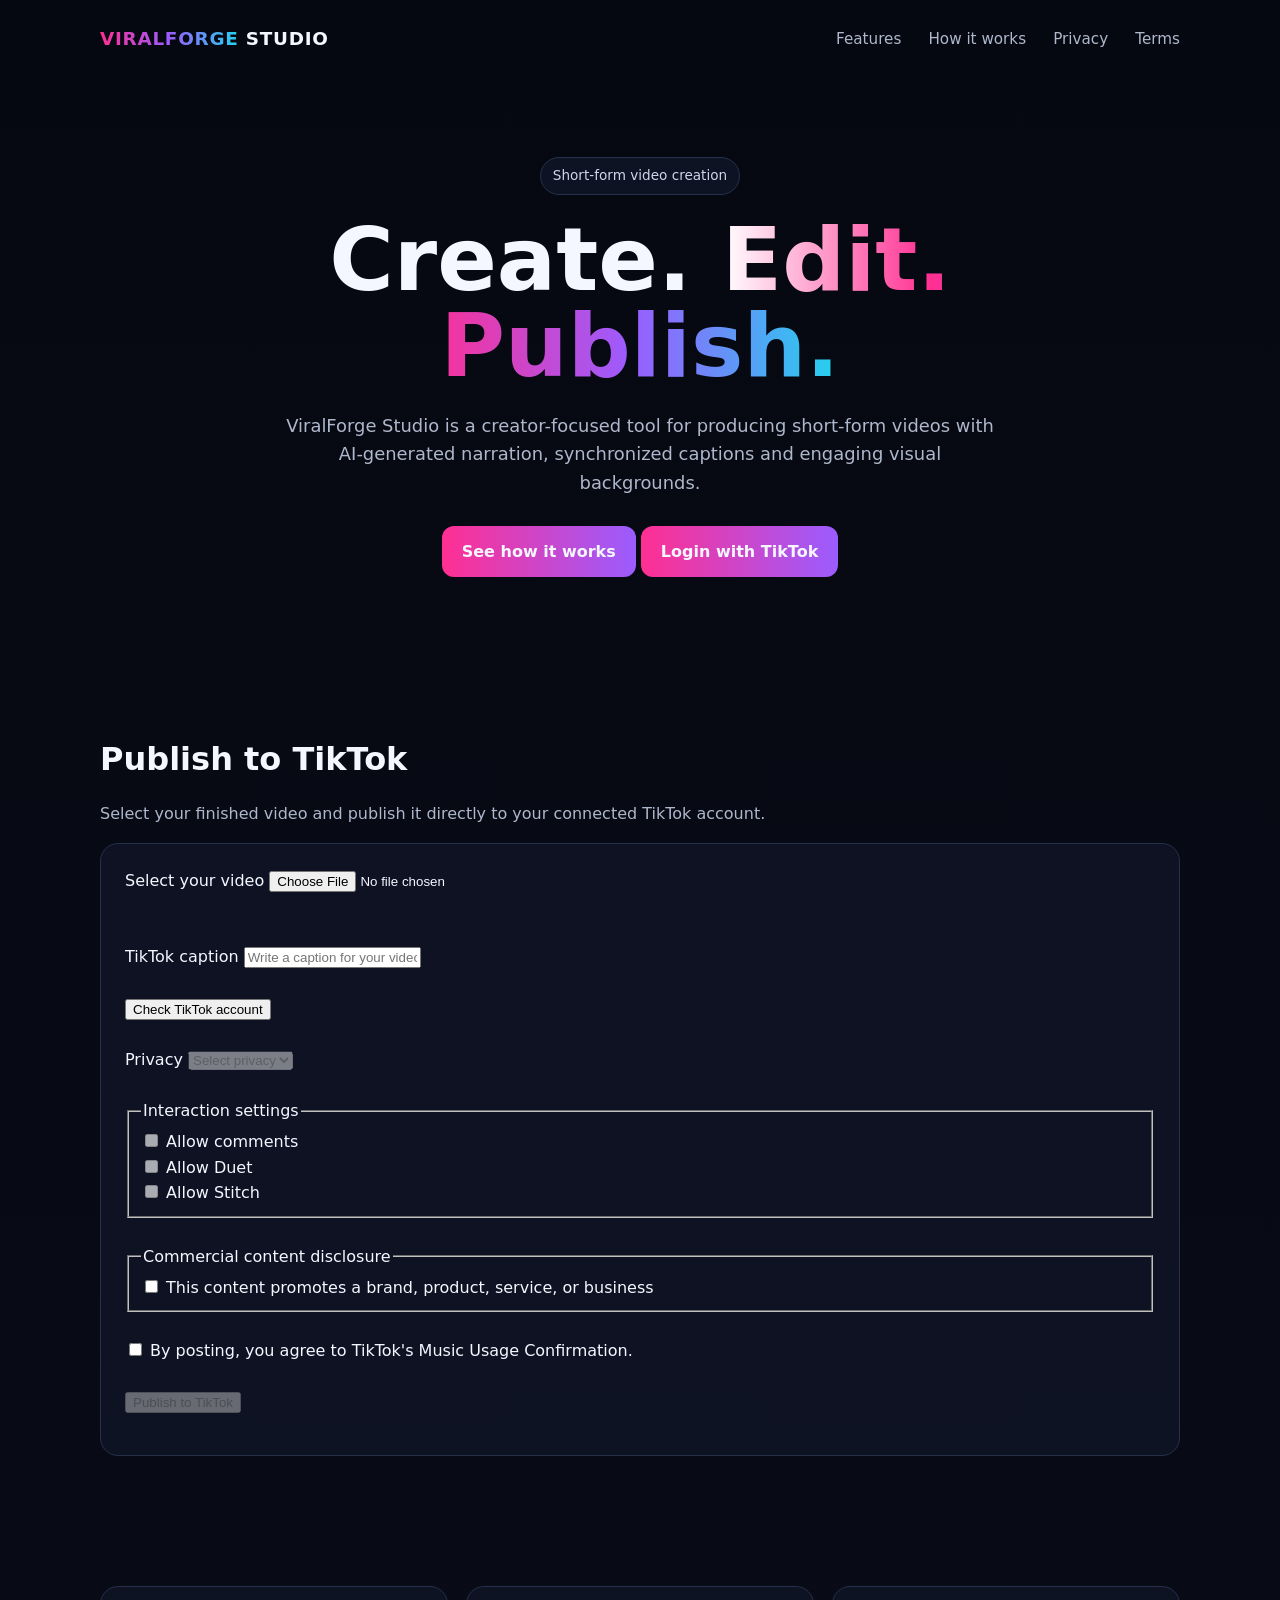
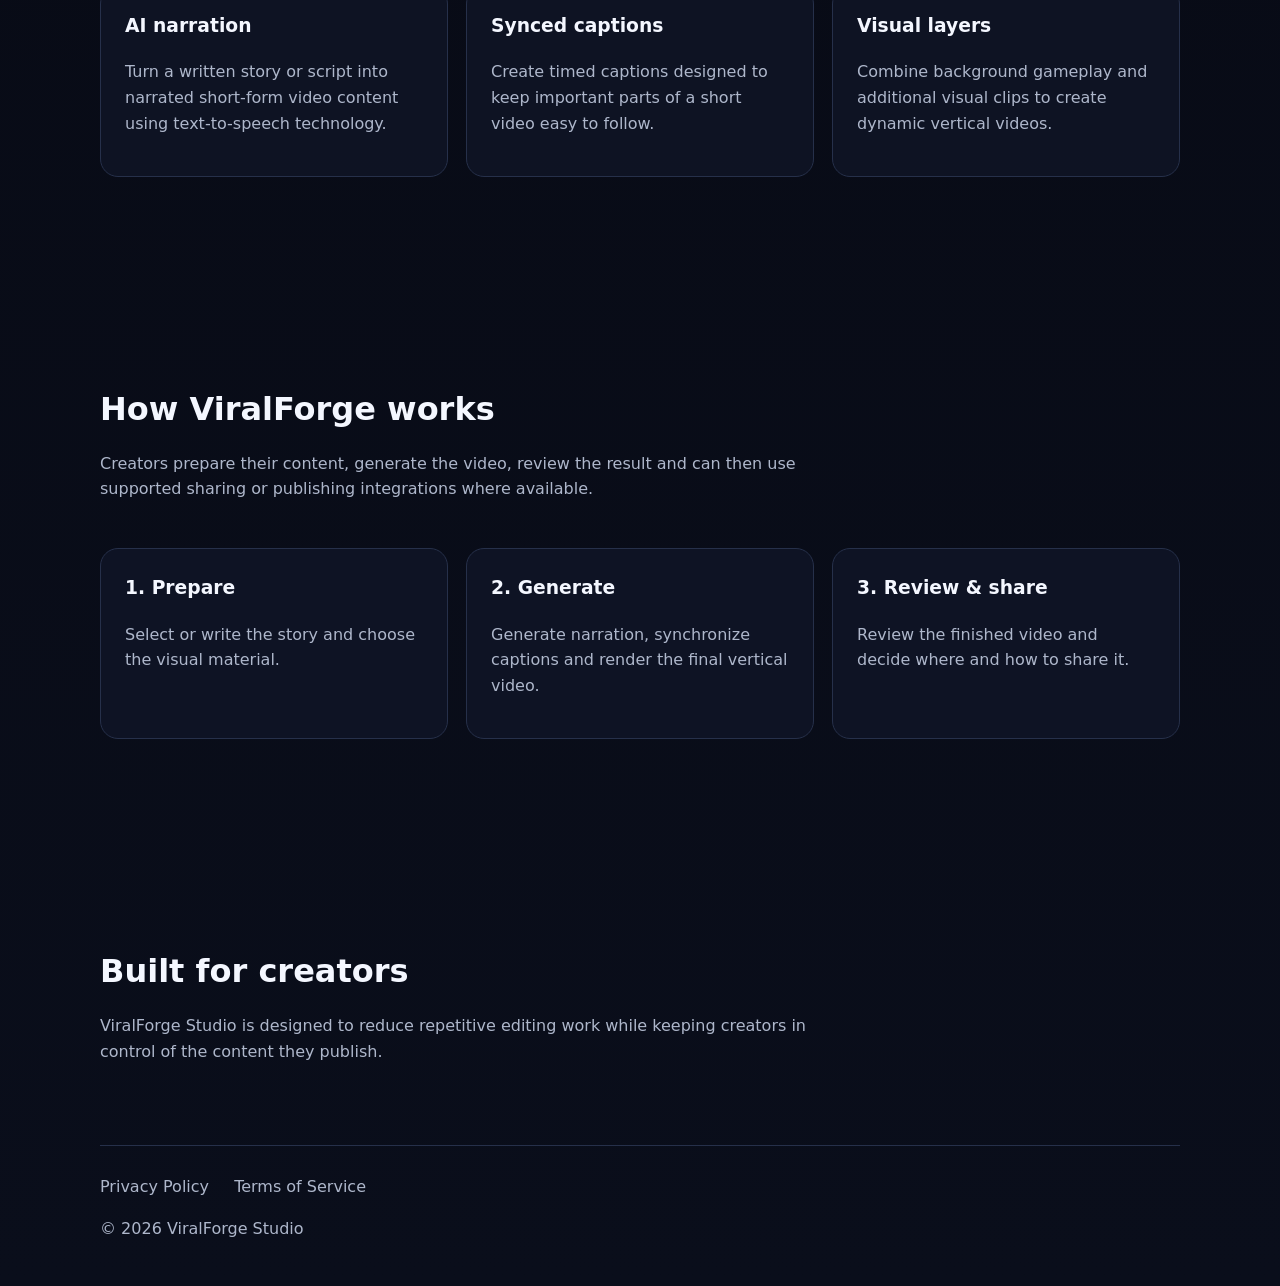
==== commit 6c19685e: "Update index.html" ====
--- a/index.html
+++ b/index.html
@@ -1,20 +1,28 @@
 <!doctype html>
 <html lang="en">
+
 <head>
   <meta charset="utf-8">
   <meta name="viewport" content="width=device-width,initial-scale=1">
+
   <title>ViralForge Studio</title>
+
   <meta
     name="description"
     content="ViralForge Studio helps creators create short-form videos with AI narration, captions and visual content."
   >
+
   <link rel="stylesheet" href="style.css">
 </head>
 
+
 <body>
+
 <div class="container">
 
+
   <nav>
+
     <div class="logo">
       <span>VIRALFORGE</span> STUDIO
     </div>
@@ -25,16 +33,24 @@
       <a href="privacy.html">Privacy</a>
       <a href="terms.html">Terms</a>
     </div>
+
   </nav>
 
+
   <main>
 
+
     <section class="hero">
-      <span class="badge">Short-form video creation</span>
+
+      <span class="badge">
+        Short-form video creation
+      </span>
 
       <h1>
         Create.
-        <span class="gradient">Edit. Publish.</span>
+        <span class="gradient">
+          Edit. Publish.
+        </span>
       </h1>
 
       <p class="lead">
@@ -43,11 +59,14 @@
         visual backgrounds.
       </p>
 
-      <a class="cta" href="#workflow">See how it works</a>
+      <a class="cta" href="#workflow">
+        See how it works
+      </a>
 
       <a class="cta" href="/api/tiktok/login">
         Login with TikTok
       </a>
+
     </section>
 
 
@@ -60,7 +79,9 @@
         TikTok account.
       </p>
 
+
       <div class="card">
+
 
         <label for="videoFile">
           Select your video
@@ -72,10 +93,15 @@
           accept="video/mp4,video/quicktime,video/webm"
         >
 
+
         <br><br>
 
+
         <div id="videoPreviewContainer" hidden>
-          <p><strong>Preview</strong></p>
+
+          <p>
+            <strong>Preview</strong>
+          </p>
 
           <video
             id="videoPreview"
@@ -86,9 +112,12 @@
           ></video>
 
           <p id="videoDetails"></p>
+
         </div>
 
+
         <br>
+
 
         <label for="videoTitle">
           TikTok caption
@@ -101,119 +130,178 @@
           placeholder="Write a caption for your video..."
         >
 
+
         <br><br>
+
 
         <button id="loadCreator">
           Check TikTok account
         </button>
 
+
         <div id="creatorInfo"></div>
 
+
         <br>
+
 
         <label for="privacyLevel">
           Privacy
         </label>
 
         <select id="privacyLevel" disabled>
-          <option value="">Select privacy</option>
+
+          <option value="">
+            Select privacy
+          </option>
+
         </select>
 
+
         <br><br>
 
+
         <fieldset>
-          <legend>Interaction settings</legend>
+
+          <legend>
+            Interaction settings
+          </legend>
+
 
           <label>
+
             <input
               id="allowComment"
               type="checkbox"
               disabled
             >
+
             Allow comments
+
           </label>
 
+
           <br>
 
+
           <label>
+
             <input
               id="allowDuet"
               type="checkbox"
               disabled
             >
+
             Allow Duet
+
           </label>
 
+
           <br>
 
+
           <label>
+
             <input
               id="allowStitch"
               type="checkbox"
               disabled
             >
+
             Allow Stitch
+
           </label>
+
         </fieldset>
 
+
         <br>
 
+
         <fieldset>
-          <legend>Commercial content disclosure</legend>
+
+          <legend>
+            Commercial content disclosure
+          </legend>
+
 
           <label>
+
             <input
               id="commercialContent"
               type="checkbox"
             >
+
             This content promotes a brand, product, service, or business
+
           </label>
 
+
           <div id="commercialOptions" hidden>
 
             <br>
 
+
             <label>
+
               <input
                 id="brandOrganic"
                 type="checkbox"
               >
+
               Your brand
+
             </label>
 
+
             <br>
 
+
             <label>
+
               <input
                 id="brandedContent"
                 type="checkbox"
               >
+
               Branded content
+
             </label>
 
+
             <p id="commercialNotice"></p>
 
           </div>
+
         </fieldset>
 
+
         <br>
 
+
         <label>
+
           <input
             id="consent"
             type="checkbox"
           >
+
           By posting, you agree to TikTok's Music Usage Confirmation.
+
         </label>
 
+
         <br><br>
+
 
         <button id="publishButton" disabled>
           Publish to TikTok
         </button>
 
+
         <p id="status"></p>
 
+
       </div>
 
     </section>
@@ -223,30 +311,49 @@
 
       <div class="grid">
 
+
         <article class="card">
-          <h3>AI narration</h3>
+
+          <h3>
+            AI narration
+          </h3>
+
           <p>
             Turn a written story or script into narrated short-form video
             content using text-to-speech technology.
           </p>
+
         </article>
 
+
         <article class="card">
-          <h3>Synced captions</h3>
+
+          <h3>
+            Synced captions
+          </h3>
+
           <p>
             Create timed captions designed to keep important parts of a short
             video easy to follow.
           </p>
+
         </article>
 
+
         <article class="card">
-          <h3>Visual layers</h3>
+
+          <h3>
+            Visual layers
+          </h3>
+
           <p>
             Combine background gameplay and additional visual clips to create
             dynamic vertical videos.
           </p>
+
         </article>
 
+
       </div>
 
     </section>
@@ -254,7 +361,9 @@
 
     <section id="workflow">
 
-      <h2>How ViralForge works</h2>
+      <h2>
+        How ViralForge works
+      </h2>
 
       <p class="section-lead">
         Creators prepare their content, generate the video, review the result
@@ -262,30 +371,50 @@
         available.
       </p>
 
+
       <div class="grid">
 
+
         <article class="card">
-          <h3>1. Prepare</h3>
+
+          <h3>
+            1. Prepare
+          </h3>
+
           <p>
             Select or write the story and choose the visual material.
           </p>
+
         </article>
 
+
         <article class="card">
-          <h3>2. Generate</h3>
+
+          <h3>
+            2. Generate
+          </h3>
+
           <p>
             Generate narration, synchronize captions and render the final
             vertical video.
           </p>
+
         </article>
 
+
         <article class="card">
-          <h3>3. Review & share</h3>
+
+          <h3>
+            3. Review & share
+          </h3>
+
           <p>
             Review the finished video and decide where and how to share it.
           </p>
+
         </article>
 
+
       </div>
 
     </section>
@@ -293,7 +422,9 @@
 
     <section>
 
-      <h2>Built for creators</h2>
+      <h2>
+        Built for creators
+      </h2>
 
       <p class="section-lead">
         ViralForge Studio is designed to reduce repetitive editing work while
@@ -302,58 +433,119 @@
 
     </section>
 
+
   </main>
 
 
   <footer>
 
     <div>
-      <a href="privacy.html">Privacy Policy</a>
-      <a href="terms.html">Terms of Service</a>
+
+      <a href="privacy.html">
+        Privacy Policy
+      </a>
+
+      <a href="terms.html">
+        Terms of Service
+      </a>
+
     </div>
 
-    <p>© 2026 ViralForge Studio</p>
+    <p>
+      © 2026 ViralForge Studio
+    </p>
 
   </footer>
 
+
 </div>
 
 
 <script>
 
-const videoFile = document.getElementById("videoFile");
-const videoPreview = document.getElementById("videoPreview");
-const videoPreviewContainer = document.getElementById("videoPreviewContainer");
-const videoDetails = document.getElementById("videoDetails");
-
-const videoTitle = document.getElementById("videoTitle");
-
-const loadCreator = document.getElementById("loadCreator");
-const creatorInfo = document.getElementById("creatorInfo");
-const privacyLevel = document.getElementById("privacyLevel");
-
-const allowComment = document.getElementById("allowComment");
-const allowDuet = document.getElementById("allowDuet");
-const allowStitch = document.getElementById("allowStitch");
-
-const commercialContent = document.getElementById("commercialContent");
-const commercialOptions = document.getElementById("commercialOptions");
-const brandOrganic = document.getElementById("brandOrganic");
-const brandedContent = document.getElementById("brandedContent");
-const commercialNotice = document.getElementById("commercialNotice");
-
-const consent = document.getElementById("consent");
-const publishButton = document.getElementById("publishButton");
-const status = document.getElementById("status");
+
+const videoFile =
+  document.getElementById("videoFile");
+
+const videoPreview =
+  document.getElementById("videoPreview");
+
+const videoPreviewContainer =
+  document.getElementById("videoPreviewContainer");
+
+const videoDetails =
+  document.getElementById("videoDetails");
+
+
+const videoTitle =
+  document.getElementById("videoTitle");
+
+
+const loadCreator =
+  document.getElementById("loadCreator");
+
+const creatorInfo =
+  document.getElementById("creatorInfo");
+
+const privacyLevel =
+  document.getElementById("privacyLevel");
+
+
+const allowComment =
+  document.getElementById("allowComment");
+
+const allowDuet =
+  document.getElementById("allowDuet");
+
+const allowStitch =
+  document.getElementById("allowStitch");
+
+
+const commercialContent =
+  document.getElementById("commercialContent");
+
+const commercialOptions =
+  document.getElementById("commercialOptions");
+
+const brandOrganic =
+  document.getElementById("brandOrganic");
+
+const brandedContent =
+  document.getElementById("brandedContent");
+
+const commercialNotice =
+  document.getElementById("commercialNotice");
+
+
+const consent =
+  document.getElementById("consent");
+
+const publishButton =
+  document.getElementById("publishButton");
+
+const status =
+  document.getElementById("status");
 
 
 let creatorData = null;
+
 let selectedVideoDuration = null;
+
 let selectedVideoUrl = null;
 
 
+/*
+ * Cloudflare Worker used as the R2 storage gateway.
+ */
+const STORAGE_WORKER_URL =
+  "https://viralforge-storage.matiasbiedma5.workers.dev";
+
+
 function setStatus(message) {
-  status.textContent = message;
+
+  status.textContent =
+    message;
+
 }
 
 
@@ -363,22 +555,31 @@
     videoFile.files &&
     videoFile.files.length > 0;
 
+
   const hasCreator =
     Boolean(creatorData);
 
+
   const hasPrivacy =
     Boolean(privacyLevel.value);
 
+
   const hasConsent =
     consent.checked;
 
-  let commercialValid = true;
+
+  let commercialValid =
+    true;
+
 
   if (commercialContent.checked) {
+
     commercialValid =
       brandOrganic.checked ||
       brandedContent.checked;
-  }
+
+  }
+
 
   publishButton.disabled = !(
     hasVideo &&
@@ -387,6 +588,7 @@
     hasConsent &&
     commercialValid
   );
+
 }
 
 
@@ -395,36 +597,66 @@
   commercialOptions.hidden =
     !commercialContent.checked;
 
+
   if (!commercialContent.checked) {
-    brandOrganic.checked = false;
-    brandedContent.checked = false;
-    commercialNotice.textContent = "";
-  }
+
+    brandOrganic.checked =
+      false;
+
+    brandedContent.checked =
+      false;
+
+    commercialNotice.textContent =
+      "";
+
+  }
+
 
   updatePublishButton();
+
 }
 
 
 function updateCommercialNotice() {
 
-  const organic = brandOrganic.checked;
-  const branded = brandedContent.checked;
+  const organic =
+    brandOrganic.checked;
+
+  const branded =
+    brandedContent.checked;
+
 
   if (organic && branded) {
+
     commercialNotice.textContent =
       "Your photo/video will be labeled as 'Paid partnership'.";
-  } else if (branded) {
+
+  }
+
+  else if (branded) {
+
     commercialNotice.textContent =
       "Your photo/video will be labeled as 'Paid partnership'.";
-  } else if (organic) {
+
+  }
+
+  else if (organic) {
+
     commercialNotice.textContent =
       "Your photo/video will be labeled as 'Promotional content'.";
-  } else {
+
+  }
+
+  else {
+
     commercialNotice.textContent =
       "You need to indicate if your content promotes yourself, a third party, or both.";
-  }
+
+  }
+
 
   updatePublishButton();
+
 }
 
 
@@ -433,229 +665,375 @@
   const brandedSelected =
     brandedContent.checked;
 
+
   const options =
-    Array.from(privacyLevel.options);
+    Array.from(
+      privacyLevel.options
+    );
+
 
   options.forEach(option => {
 
     const isPrivate =
       option.value === "SELF_ONLY";
 
+
     option.disabled =
-      brandedSelected && isPrivate;
+      brandedSelected &&
+      isPrivate;
 
   });
+
 
   if (
     brandedSelected &&
     privacyLevel.value === "SELF_ONLY"
   ) {
-    privacyLevel.value = "";
+
+    privacyLevel.value =
+      "";
+
     setStatus(
       "Branded content cannot use private visibility."
     );
-  }
+
+  }
+
 
   updatePublishButton();
+
 }
 
 
-videoFile.addEventListener("change", () => {
-
-  const file = videoFile.files[0];
-
-  selectedVideoDuration = null;
-
-  if (selectedVideoUrl) {
-    URL.revokeObjectURL(selectedVideoUrl);
-    selectedVideoUrl = null;
-  }
-
-  if (!file) {
-
-    videoPreviewContainer.hidden = true;
-    videoPreview.removeAttribute("src");
-    videoDetails.textContent = "";
+/*
+ * Preview selected video.
+ */
+videoFile.addEventListener(
+  "change",
+  () => {
+
+    const file =
+      videoFile.files[0];
+
+
+    selectedVideoDuration =
+      null;
+
+
+    if (selectedVideoUrl) {
+
+      URL.revokeObjectURL(
+        selectedVideoUrl
+      );
+
+      selectedVideoUrl =
+        null;
+
+    }
+
+
+    if (!file) {
+
+      videoPreviewContainer.hidden =
+        true;
+
+      videoPreview.removeAttribute(
+        "src"
+      );
+
+      videoDetails.textContent =
+        "";
+
+      updatePublishButton();
+
+      return;
+
+    }
+
+
+    selectedVideoUrl =
+      URL.createObjectURL(
+        file
+      );
+
+
+    videoPreview.src =
+      selectedVideoUrl;
+
+
+    videoPreviewContainer.hidden =
+      false;
+
+
+    videoDetails.textContent =
+      "Loading video information...";
+
+
+    videoPreview.onloadedmetadata =
+      () => {
+
+        selectedVideoDuration =
+          videoPreview.duration;
+
+
+        const duration =
+          Number.isFinite(
+            selectedVideoDuration
+          )
+            ? selectedVideoDuration.toFixed(1)
+            : "unknown";
+
+
+        const sizeMb =
+          (
+            file.size /
+            1024 /
+            1024
+          ).toFixed(2);
+
+
+        videoDetails.textContent =
+          `Duration: ${duration}s | Size: ${sizeMb} MB`;
+
+
+        updatePublishButton();
+
+      };
+
+
+    videoPreview.onerror =
+      () => {
+
+        selectedVideoDuration =
+          null;
+
+
+        videoDetails.textContent =
+          "Unable to read video information.";
+
+
+        updatePublishButton();
+
+      };
+
 
     updatePublishButton();
 
-    return;
-  }
-
-  selectedVideoUrl =
-    URL.createObjectURL(file);
-
-  videoPreview.src =
-    selectedVideoUrl;
-
-  videoPreviewContainer.hidden =
-    false;
-
-  videoDetails.textContent =
-    "Loading video information...";
-
-  videoPreview.onloadedmetadata = () => {
-
-    selectedVideoDuration =
-      videoPreview.duration;
-
-    const duration =
-      Number.isFinite(selectedVideoDuration)
-        ? selectedVideoDuration.toFixed(1)
-        : "unknown";
-
-    const sizeMb =
-      (file.size / 1024 / 1024).toFixed(2);
-
-    videoDetails.textContent =
-      `Duration: ${duration}s | Size: ${sizeMb} MB`;
-
-    updatePublishButton();
-  };
-
-  videoPreview.onerror = () => {
-
-    selectedVideoDuration = null;
-
-    videoDetails.textContent =
-      "Unable to read video information.";
-
-    updatePublishButton();
-  };
-
-  updatePublishButton();
-});
-
-
-loadCreator.addEventListener("click", async () => {
-
-  setStatus("Checking TikTok account...");
-  creatorInfo.textContent = "";
-
-  try {
-
-    const response =
-      await fetch("/api/tiktok/creator");
-
-    const data =
-      await response.json();
-
-    if (!response.ok || !data.success) {
-      throw new Error(
-        data.message ||
-        data.error ||
-        "Unable to load TikTok account"
-      );
+  }
+);
+
+
+/*
+ * Load TikTok creator information.
+ */
+loadCreator.addEventListener(
+  "click",
+  async () => {
+
+    setStatus(
+      "Checking TikTok account..."
+    );
+
+
+    creatorInfo.textContent =
+      "";
+
+
+    try {
+
+      const response =
+        await fetch(
+          "/api/tiktok/creator"
+        );
+
+
+      const data =
+        await response.json();
+
+
+      if (
+        !response.ok ||
+        !data.success
+      ) {
+
+        throw new Error(
+          data.message ||
+          data.error ||
+          "Unable to load TikTok account"
+        );
+
+      }
+
+
+      creatorData =
+        data.creator;
+
+
+      creatorInfo.textContent =
+        `Connected account: ${creatorData.creator_nickname}`;
+
+
+      privacyLevel.innerHTML =
+        '<option value="">Select privacy</option>';
+
+
+      const privacyOptions =
+        Array.isArray(
+          creatorData.privacy_level_options
+        )
+          ? creatorData.privacy_level_options
+          : [];
+
+
+      privacyOptions.forEach(
+        option => {
+
+          const item =
+            document.createElement(
+              "option"
+            );
+
+
+          item.value =
+            option;
+
+
+          item.textContent =
+            option;
+
+
+          privacyLevel.appendChild(
+            item
+          );
+
+        }
+      );
+
+
+      privacyLevel.disabled =
+        false;
+
+
+      allowComment.checked =
+        false;
+
+      allowDuet.checked =
+        false;
+
+      allowStitch.checked =
+        false;
+
+
+      allowComment.disabled =
+        Boolean(
+          creatorData.comment_disabled
+        );
+
+
+      allowDuet.disabled =
+        Boolean(
+          creatorData.duet_disabled
+        );
+
+
+      allowStitch.disabled =
+        Boolean(
+          creatorData.stitch_disabled
+        );
+
+
+      if (
+        creatorData.comment_disabled
+      ) {
+
+        allowComment.checked =
+          false;
+
+      }
+
+
+      if (
+        creatorData.duet_disabled
+      ) {
+
+        allowDuet.checked =
+          false;
+
+      }
+
+
+      if (
+        creatorData.stitch_disabled
+      ) {
+
+        allowStitch.checked =
+          false;
+
+      }
+
+
+      if (
+        creatorData.max_video_post_duration_sec
+      ) {
+
+        setStatus(
+          `TikTok account loaded. Maximum video duration: ${creatorData.max_video_post_duration_sec} seconds.`
+        );
+
+      }
+
+      else {
+
+        setStatus(
+          "TikTok account loaded."
+        );
+
+      }
+
+
+      updateBrandedPrivacyRestriction();
+
+      updatePublishButton();
+
     }
 
-    creatorData =
-      data.creator;
-
-    creatorInfo.textContent =
-      `Connected account: ${creatorData.creator_nickname}`;
-
-    privacyLevel.innerHTML =
-      '<option value="">Select privacy</option>';
-
-    const privacyOptions =
-      Array.isArray(
-        creatorData.privacy_level_options
-      )
-        ? creatorData.privacy_level_options
-        : [];
-
-    privacyOptions.forEach(option => {
-
-      const item =
-        document.createElement("option");
-
-      item.value = option;
-      item.textContent = option;
-
-      privacyLevel.appendChild(item);
-    });
-
-    privacyLevel.disabled =
-      false;
-
-    allowComment.checked = false;
-    allowDuet.checked = false;
-    allowStitch.checked = false;
-
-    allowComment.disabled =
-      Boolean(creatorData.comment_disabled);
-
-    allowDuet.disabled =
-      Boolean(creatorData.duet_disabled);
-
-    allowStitch.disabled =
-      Boolean(creatorData.stitch_disabled);
-
-    if (!allowComment.disabled) {
-      allowComment.checked = false;
+
+    catch (error) {
+
+      creatorData =
+        null;
+
+
+      setStatus(
+        error.message ||
+        "Unable to load TikTok account."
+      );
+
+
+      updatePublishButton();
+
     }
 
-    if (!allowDuet.disabled) {
-      allowDuet.checked = false;
-    }
-
-    if (!allowStitch.disabled) {
-      allowStitch.checked = false;
-    }
-
-    if (creatorData.comment_disabled) {
-      allowComment.checked = false;
-    }
-
-    if (creatorData.duet_disabled) {
-      allowDuet.checked = false;
-    }
-
-    if (creatorData.stitch_disabled) {
-      allowStitch.checked = false;
-    }
-
-    if (
-      creatorData.max_video_post_duration_sec
-    ) {
-
-      setStatus(
-        `TikTok account loaded. Maximum video duration: ${creatorData.max_video_post_duration_sec} seconds.`
-      );
-
-    } else {
-
-      setStatus(
-        "TikTok account loaded."
-      );
-    }
-
-    updateBrandedPrivacyRestriction();
-    updatePublishButton();
-
-  } catch (error) {
-
-    creatorData = null;
-
-    setStatus(
-      error.message ||
-      "Unable to load TikTok account."
-    );
-
-    updatePublishButton();
-  }
-
-});
-
-
+  }
+);
+
+
+/*
+ * Privacy selection.
+ */
 privacyLevel.addEventListener(
   "change",
   () => {
+
     updatePublishButton();
+
   }
 );
 
 
+/*
+ * Interaction controls.
+ */
 allowComment.addEventListener(
   "change",
   updatePublishButton
@@ -674,6 +1052,9 @@
 );
 
 
+/*
+ * Commercial content controls.
+ */
 commercialContent.addEventListener(
   "change",
   updateCommercialOptions
@@ -689,12 +1070,18 @@
 brandedContent.addEventListener(
   "change",
   () => {
+
     updateCommercialNotice();
+
     updateBrandedPrivacyRestriction();
+
   }
 );
 
 
+/*
+ * Consent.
+ */
 consent.addEventListener(
   "change",
   updatePublishButton
@@ -707,6 +1094,119 @@
 );
 
 
+/*
+ * Upload the selected video to Cloudflare R2
+ * through the ViralForge Storage Worker.
+ */
+async function uploadVideoToStorage(file) {
+
+  setStatus(
+    "Uploading video to ViralForge Storage..."
+  );
+
+
+  /*
+   * Generate a unique object key.
+   */
+  const extension =
+    (
+      file.name
+        .split(".")
+        .pop() ||
+      "mp4"
+    )
+      .toLowerCase()
+      .replace(
+        /[^a-z0-9]/g,
+        ""
+      );
+
+
+  const key =
+    `reels/${Date.now()}-${crypto.randomUUID()}.${extension}`;
+
+
+  const uploadUrl =
+    `${STORAGE_WORKER_URL}/video/${encodeURIComponent(key)}`;
+
+
+  const response =
+    await fetch(
+      uploadUrl,
+      {
+        method: "PUT",
+
+        headers: {
+          "Content-Type":
+            file.type ||
+            "video/mp4"
+        },
+
+        body: file
+      }
+    );
+
+
+  let data =
+    null;
+
+
+  try {
+
+    data =
+      await response.json();
+
+  }
+
+  catch {
+
+    data =
+      null;
+
+  }
+
+
+  if (!response.ok) {
+
+    throw new Error(
+      data?.error ||
+      `Storage upload failed (${response.status})`
+    );
+
+  }
+
+
+  if (
+    !data ||
+    !data.url
+  ) {
+
+    throw new Error(
+      "Storage Worker did not return a video URL."
+    );
+
+  }
+
+
+  setStatus(
+    "Video uploaded to storage successfully."
+  );
+
+
+  return data.url;
+
+}
+
+
+/*
+ * Publish flow:
+ *
+ * 1. Upload video to Cloudflare R2.
+ * 2. Get a public HTTPS video URL.
+ * 3. Send that URL to our TikTok backend.
+ *
+ * The TikTok backend will use PULL_FROM_URL.
+ */
 publishButton.addEventListener(
   "click",
   async () => {
@@ -714,93 +1214,151 @@
     const file =
       videoFile.files[0];
 
+
     if (!file) {
+
       setStatus(
         "Select a video first."
       );
+
       return;
+
     }
 
+
     if (!creatorData) {
+
       setStatus(
         "Load your TikTok account first."
       );
+
       return;
+
     }
 
+
     if (!privacyLevel.value) {
+
       setStatus(
         "Select a privacy option first."
       );
+
       return;
+
     }
 
+
     if (!consent.checked) {
+
       setStatus(
         "You must accept the TikTok Music Usage Confirmation."
       );
+
       return;
+
     }
+
 
     if (
       commercialContent.checked &&
       !brandOrganic.checked &&
       !brandedContent.checked
     ) {
+
       setStatus(
         "Select whether this content promotes your brand or another brand."
       );
+
       return;
+
     }
+
 
     if (
       selectedVideoDuration === null ||
-      !Number.isFinite(selectedVideoDuration)
+      !Number.isFinite(
+        selectedVideoDuration
+      )
     ) {
+
       setStatus(
         "Unable to determine the video duration."
       );
+
       return;
+
     }
+
 
     const maxDuration =
       Number(
         creatorData.max_video_post_duration_sec
       );
+
 
     if (
       Number.isFinite(maxDuration) &&
       selectedVideoDuration > maxDuration
     ) {
+
       setStatus(
         `Video is too long. Your TikTok account allows up to ${maxDuration} seconds.`
       );
+
       return;
+
     }
+
 
     /*
      * Unaudited TikTok clients can only post
      * using SELF_ONLY.
      */
     if (
-      privacyLevel.value !== "SELF_ONLY"
+      privacyLevel.value !==
+      "SELF_ONLY"
     ) {
+
       setStatus(
         "This TikTok integration is currently unaudited, so videos must use SELF_ONLY."
       );
+
       return;
+
     }
+
 
     publishButton.disabled =
       true;
 
-    setStatus(
-      "Preparing TikTok upload..."
-    );
 
     try {
 
-      const initResponse =
+      /*
+       * STEP 1
+       *
+       * Upload the video directly to Cloudflare.
+       *
+       * The video does NOT pass through Vercel.
+       */
+      const videoUrl =
+        await uploadVideoToStorage(
+          file
+        );
+
+
+      /*
+       * STEP 2
+       *
+       * Tell our backend where the video
+       * is stored.
+       */
+      setStatus(
+        "Preparing TikTok publication..."
+      );
+
+
+      const publishResponse =
         await fetch(
           "/api/tiktok/publish",
           {
@@ -813,8 +1371,8 @@
 
             body: JSON.stringify({
 
-              video_size:
-                file.size,
+              video_url:
+                videoUrl,
 
               title:
                 videoTitle.value,
@@ -848,176 +1406,66 @@
         );
 
 
-      const initData =
-        await initResponse.json();
+      const publishData =
+        await publishResponse.json();
 
 
       if (
-        !initResponse.ok ||
-        !initData.success
+        !publishResponse.ok ||
+        !publishData.success
       ) {
 
         throw new Error(
-          initData.message ||
-          initData.error ||
-          "TikTok upload initialization failed"
+          publishData.message ||
+          publishData.error ||
+          "TikTok publication initialization failed."
         );
+
       }
 
 
-      const uploadUrl =
-        initData.upload_url;
-
       const publishId =
-        initData.publish_id;
-
-      const chunkSize =
-        Number(
-          initData.chunk_size ||
-          file.size
-        );
-
-
-      if (!uploadUrl) {
-        throw new Error(
-          "TikTok did not return an upload URL."
-        );
-      }
+        publishData.publish_id;
 
 
       if (!publishId) {
+
         throw new Error(
           "TikTok did not return a publish ID."
         );
+
       }
 
 
-      if (
-        !Number.isFinite(chunkSize) ||
-        chunkSize <= 0
-      ) {
-        throw new Error(
-          "TikTok returned an invalid chunk size."
-        );
-      }
-
-
       setStatus(
-        "Uploading video to TikTok..."
-      );
-
-
-      let uploadedBytes = 0;
-
-
-      while (
-        uploadedBytes < file.size
-      ) {
-
-        const start =
-          uploadedBytes;
-
-        const end =
-          Math.min(
-            start + chunkSize,
-            file.size
-          );
-
-        const chunk =
-          file.slice(
-            start,
-            end
-          );
-
-        const chunkSizeActual =
-          chunk.size;
-
-
-        setStatus(
-          `Uploading video... ${Math.round(
-            (end / file.size) * 100
-          )}%`
-        );
-
-
-        const uploadResponse =
-          await fetch(
-            uploadUrl,
-            {
-              method: "PUT",
-
-              headers: {
-                "Content-Type":
-                  file.type ||
-                  "video/mp4",
-
-                "Content-Range":
-                  `bytes ${start}-${end - 1}/${file.size}`
-              },
-
-              body: chunk
-            }
-          );
-
-
-        if (
-          !uploadResponse.ok
-        ) {
-
-          let uploadText = "";
-
-          try {
-            uploadText =
-              await uploadResponse.text();
-          } catch {
-            uploadText = "";
-          }
-
-          throw new Error(
-            `TikTok upload failed (${uploadResponse.status}): ${
-              uploadText ||
-              "TikTok returned an empty error response."
-            }`
-          );
-        }
-
-
-        uploadedBytes =
-          end;
-
-
-        if (
-          chunkSizeActual <= 0
-        ) {
-          throw new Error(
-            "Invalid video chunk."
-          );
-        }
-      }
-
-
-      setStatus(
-        `Upload complete. TikTok is processing the video. Publish ID: ${publishId}`
-      );
-
-
-    } catch (error) {
+        `Video sent to TikTok. TikTok is processing it. Publish ID: ${publishId}`
+      );
+
+    }
+
+
+    catch (error) {
 
       setStatus(
         `Error: ${
           error.message ||
-          "Unknown TikTok upload error."
+          "Unknown TikTok publication error."
         }`
       );
+
 
       publishButton.disabled =
         false;
+
     }
 
   }
 );
 
+
 </script>
 
+
 </body>
+
 </html>
